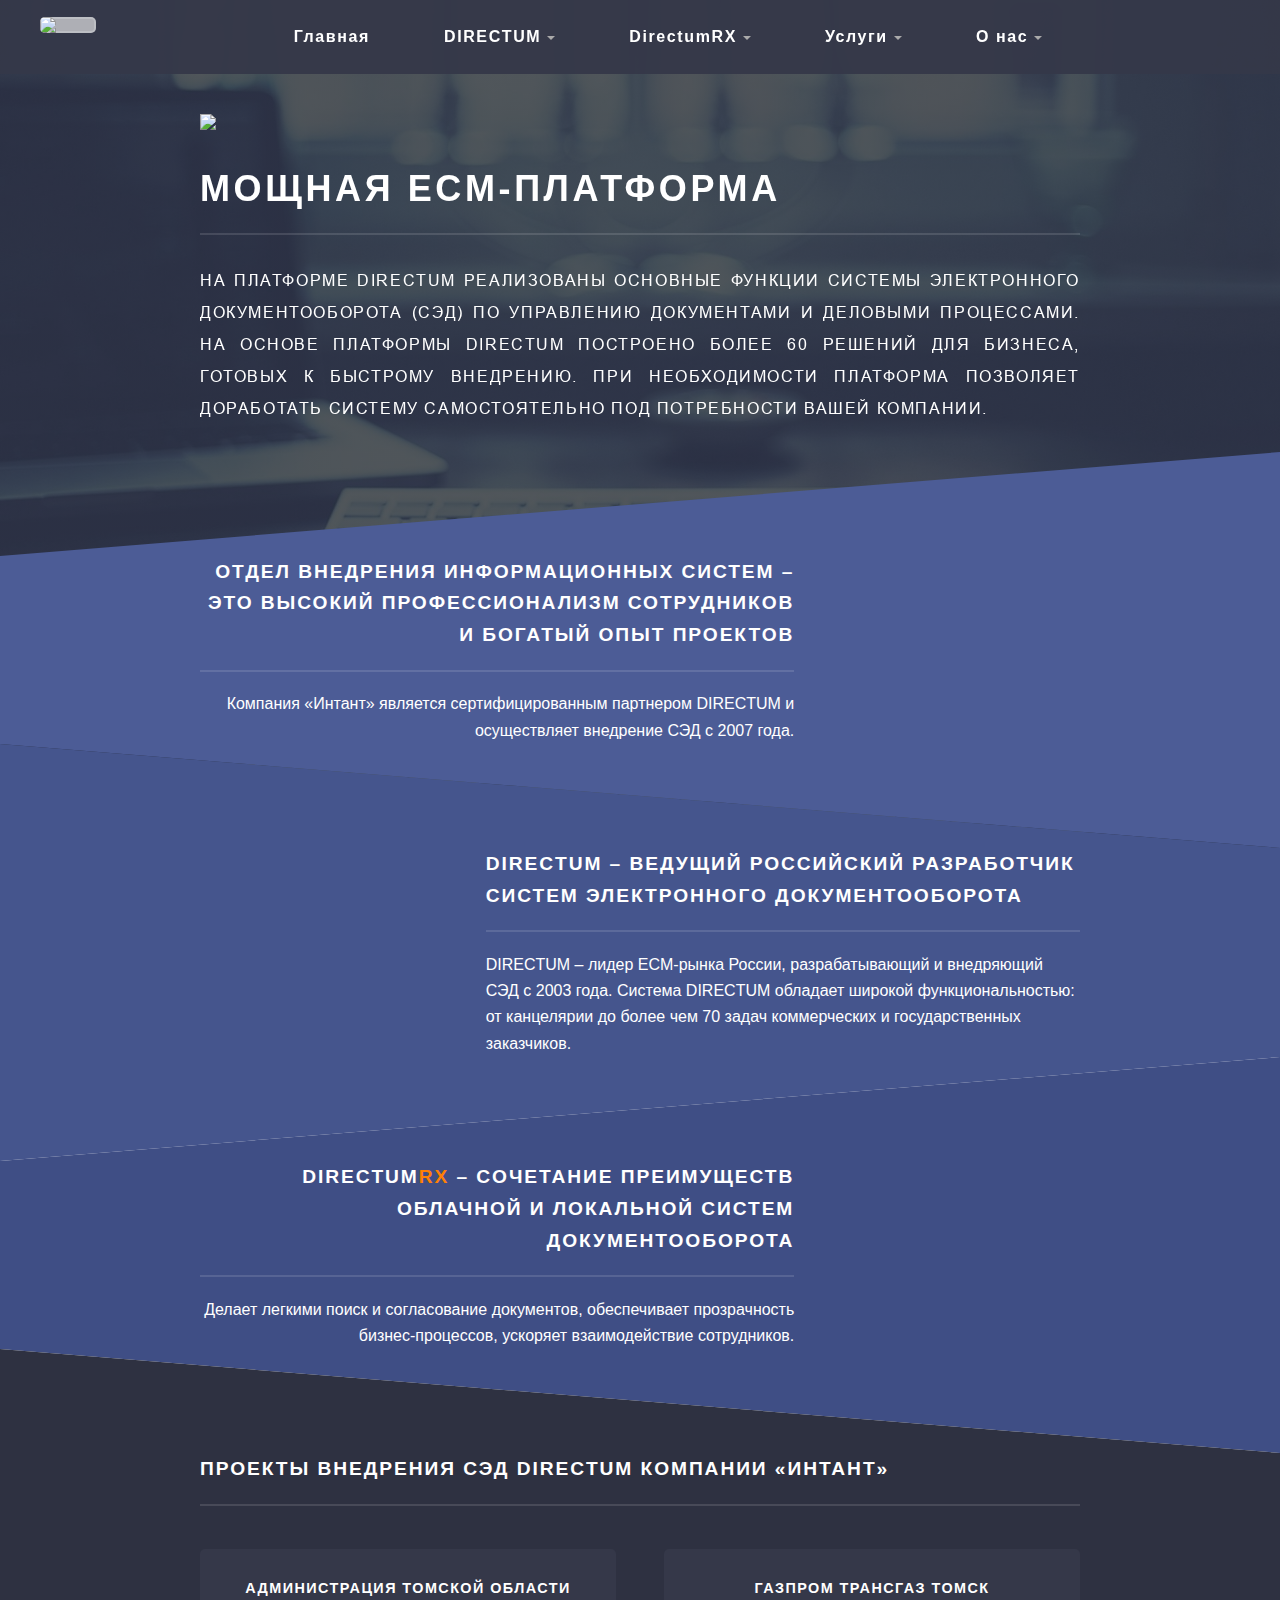
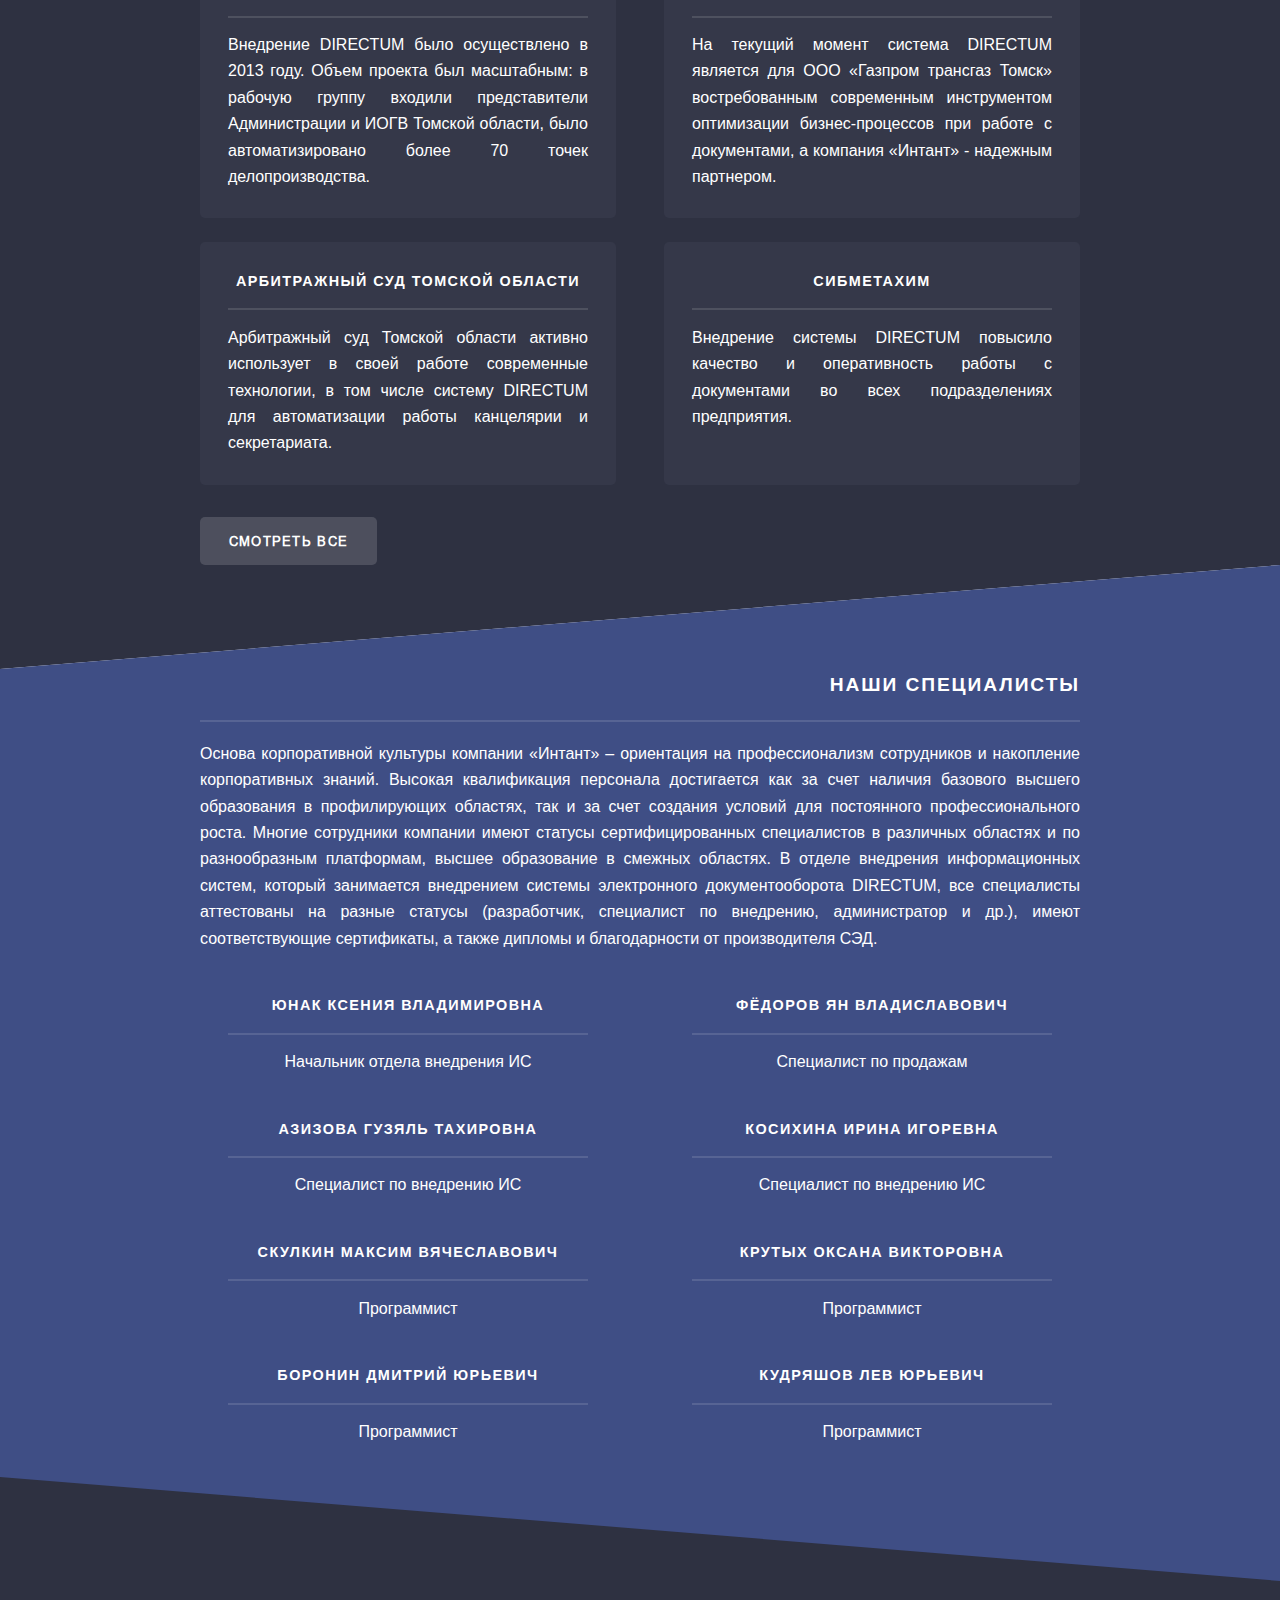
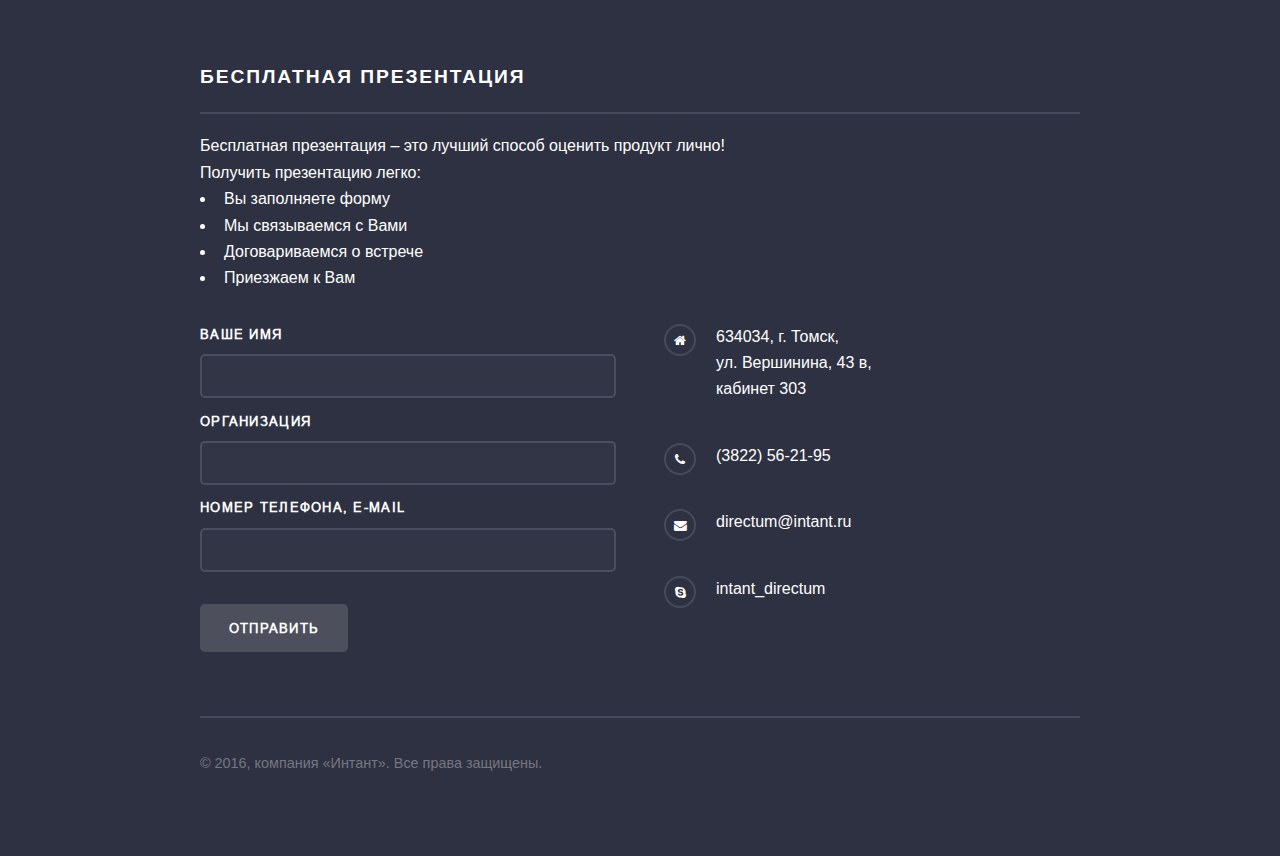
==== index.html @ 8e88c2af "Without correct path" ====
<!DOCTYPE HTML>
<!--
	Solid State by HTML5 UP
	html5up.net | @ajlkn
	Free for personal and commercial use under the CCA 3.0 license (html5up.net/license)
-->
<html>
<head>
    <link rel="stylesheet" type="text/css" href="slick/slick-theme.css"/>
    <title>DIRECTUM | DirectumRX</title>
    <meta charset="utf-8"/>
    <meta name="viewport" content="width=device-width, initial-scale=1"/>
    <!--[if lte IE 8]>
    <script src="assets/js/ie/html5shiv.js"></script><![endif]-->
    <link rel="stylesheet" href="assets/css/main.css"/>
    <!--[if lte IE 9]>
    <link rel="stylesheet" href="assets/css/ie9.css"/><![endif]-->
    <!--[if lte IE 8]>
    <link rel="stylesheet" href="assets/css/ie8.css"/><![endif]-->
    <link rel="shortcut icon" href="images/dir_foricon.ico" type="image/x-icon"/>

    <script src='https://www.google.com/recaptcha/api.js'></script>
</head>
<body>

<!-- Page Wrapper -->
<div id="page-wrapper">

    <header id="header" class="alt">
        <nav>
            <a href="index.html">
                <a href="http://www.intant.ru/">
                    <img id="logo-main" style="background: rgba(255,255,255,0.6); margin: 0" src="images/intant_2008.png" />
                </a>
            </a>
            <ul>
                <li><a href="index.html">Главная</a></li>
                <li>
                    <a href="directum.html">DIRECTUM  <span class="caret"></span> </a>
                    <div>
                        <ul>
                            <li><a href="directum.html">Описание</a></li>
                            <li><a href="directum.html#benefits">Преимущества</a></li>
                            <li><a href="directum.html#video">Видео</a></li>
                        </ul>
                    </div>
                </li>
                <li>
                    <a href="directum_rx.html">DirectumRX <span class="caret"></span> </a>
                    <div>
                        <ul>
                            <li><a href="directum_rx.html">Описание</a></li>
                            <li><a href="directum_rx.html#benefitsrx">Преимущества</a></li>
                            <li><a href="directum_rx.html#support">Поддержка</a></li>
                            <li><a href="directum_rx.html#optionsrx">Опции</a></li>
                            <li><a href="directum_rx.html#guarantees">Гарантии</a></li>
                        </ul>
                    </div>
                </li>
                <li>
                    <a href="services.html">Услуги <span class="caret"></span> </a>
                    <div>
                        <ul>
                            <li><a href="services.html">Внедрение</a></li>
                            <li><a href="services.html#custom">Разработка на заказ</a></li>
                        </ul>
                    </div>
                </li>
                <li>
                    <a href="about_us.html">О нас <span class="caret"></span> </a>
                    <div>
                        <ul>
                            <li><a href="about_us.html">Проекты</a></li>
                            <li><a href="about_us.html#reviews">Отзывы</a></li>
                            <li><a href="about_us.html#certificates">Сертификаты</a></li>
                            <li><a href="about_us.html#merits">Заслуги</a></li>
                            <li><a href="about_us.html#team">Наша команда</a></li>
                        </ul>
                    </div>
                </li>
            </ul>
        </nav>
    </header>

    <!-- Banner -->
    <section id="banner">
        <div class="inner">
            <div class="logo"><img style="height:70px; weight:70px;" src="images/dir_logo_white_converted.png"></div>
            <h2>Мощная ECM-платформа</h2>
            <p class="my_justify">На платформе DIRECTUM реализованы основные функции системы электронного документооборота (СЭД) по управлению
                документами и деловыми процессами. На основе платформы DIRECTUM построено более 60 решений для бизнеса,
                готовых к быстрому внедрению. При необходимости платформа позволяет доработать систему самостоятельно
                под потребности вашей компании.</p>
        </div>
    </section>

    <!-- Wrapper -->
    <section id="wrapper">

        <!-- One -->
        <section id="one" class="wrapper spotlight style1">
            <div class="inner">
                <a class="image"><img src="images/site1.png" alt=""/></a>
                <div class="content">
                    <h2 class="major">Отдел внедрения информационных систем – это высокий профессионализм сотрудников и богатый опыт проектов</h2>
                    <p>Компания «Интант» является сертифицированным партнером DIRECTUM и осуществляет внедрение СЭД с 2007 года.</p>
                </div>
            </div>
        </section>

        <!-- Two -->
        <section id="two" class="wrapper alt spotlight style2">
            <div class="inner">
                <a class="image"><img src="images/site3.png" alt=""/></a>
                <div class="content">
                    <h2 class="major">DIRECTUM – ведущий российский разработчик систем электронного
                        документооборота</h2>
                    <p>DIRECTUM – лидер ECM-рынка России, разрабатывающий и внедряющий СЭД с 2003 года. Система DIRECTUM
                        обладает широкой функциональностью: от канцелярии до более чем 70 задач коммерческих и государственных
                        заказчиков.</p>
                </div>
            </div>
        </section>

        <!-- Three -->
        <section id="three" class="wrapper spotlight style3">
            <div class="inner">
                <a class="image"><img src="images/site2.png" alt=""/></a>
                <div class="content">
                    <h2 class="major">Directum<span class="color_th major">RX </span>– cочетание преимуществ облачной и локальной систем
                        документооборота</h2>
                    <p>Делает легкими поиск и согласование документов, обеспечивает прозрачность бизнес-процессов,
                        ускоряет взаимодействие сотрудников.</p>
                </div>
            </div>
        </section>

        <!-- Four -->
        <section id="four" class="wrapper alt style1">
            <div class="inner">
                <h2 class="major">Проекты внедрения СЭД DIRECTUM компании «Интант»</h2>
                <section class="features">
                    <article>
                        <a class="image"><img src="images/administration.JPG" alt=""/></a>
                        <h3 class="major my_center">Администрация Томской области</h3>
                        <p class="my_justify">Внедрение DIRECTUM было осуществлено в 2013 году.
                            Объем проекта был масштабным: в рабочую группу входили представители Администрации и ИОГВ
                            Томской области, было автоматизировано более 70 точек делопроизводства.</p>
                    </article>
                    <article>
                        <a class="image"><img src="images/gtt1.png" alt=""/></a>
                        <h3 class="major my_center">Газпром трансгаз Томск</h3>
                        <p class="my_justify">На текущий момент система DIRECTUM является для ООО «Газпром трансгаз Томск» востребованным
                            современным инструментом оптимизации бизнес-процессов при работе с документами, а компания
                            «Интант» - надежным партнером.</p>
                    </article>
                    <article>
                        <a class="image"><img src="images/arb.JPG" alt=""/></a>
                        <h3 class="major my_center">Арбитражный суд Томской области</h3>
                        <p class="my_justify">Арбитражный суд Томской области активно использует в своей работе современные технологии, в том числе
                            систему DIRECTUM для автоматизации работы канцелярии и
                            секретариата.</p>
                    </article>
                    <article>
                        <a class="image"><img src="images/sibmetah.JPG" alt=""/></a>
                        <h3 class="major my_center">Сибметахим</h3>
                        <p class="my_justify">Внедрение системы DIRECTUM повысило качество и оперативность работы с документами во всех
                            подразделениях предприятия.
                        </p>
                    </article>
                </section>
                <ul class="actions">
                    <li><a href="about_us.html" class="button" id="view_all">Смотреть все</a></li>
                </ul>
            </div>
        </section>

        <section id="fifth" class="wrapper spotlight style3">
            <div class="inner">
                <div class="content">
                    <h2 class="major">Наши специалисты</h2>
                    <p class="my_justify" id="staff_p">Основа корпоративной культуры компании «Интант» – ориентация на профессионализм сотрудников и
                        накопление корпоративных знаний. Высокая квалификация персонала достигается как за счет наличия
                        базового высшего образования в профилирующих областях, так и за счет создания условий для
                        постоянного профессионального роста. Многие сотрудники компании имеют статусы сертифицированных
                        специалистов в различных областях и по разнообразным платформам, высшее образование в смежных
                        областях.

                        В отделе внедрения информационных систем, который занимается внедрением системы электронного
                        документооборота DIRECTUM, все специалисты аттестованы на разные статусы (разработчик,
                        специалист по внедрению, администратор и др.), имеют соответствующие сертификаты, а также дипломы и благодарности от производителя СЭД.</p>

                    <section class="my_staff">
                        <article class="my_staff_top">
                        <a><p class="my_center"><img class="staff" src="images/staff/jkv1.jpg" onmouseover="this.src='images/staff/jkv2.jpg'" onmouseout="this.src='images/staff/jkv1.jpg'" alt=""/>
                        </p></a>
                            <h3 class="major my_center">Юнак Ксения Владимировна</h3>
                            <p class="my_center">Начальник отдела внедрения ИС</p>
                        </article>
                        <article class="my_staff_top">
                            <a><p class="my_center"><img class="staff" src="images/staff/fyv1.jpg" onmouseover="this.src='images/staff/fyv2.jpg'" onmouseout="this.src='images/staff/fyv1.jpg'" alt=""/>
                            </p></a>
                            <h3 class="major my_center">Фёдоров Ян Владиславович</h3>
                            <p class="my_center">Специалист по продажам</p>
                        </article>
                        <article class="my_staff_middle">
                            <a><p class="my_center"><img class="staff" src="images/staff/agt1.jpg" onmouseover="this.src='images/staff/agt2.jpg'" onmouseout="this.src='images/staff/agt1.jpg'" alt=""/>
                            </p></a>
                            <h3 class="major my_center">Азизова Гузяль Тахировна</h3>
                            <p class="my_center">Специалист по внедрению ИС</p>
                        </article>
                        <article class="my_staff_middle">
                            <a><p class="my_center"><img class="staff" src="images/staff/kii1.jpg" onmouseover="this.src='images/staff/kii2.jpg'" onmouseout="this.src='images/staff/kii1.jpg'" alt=""/>
                            </p></a>
                            <h3 class="major my_center">Косихина Ирина Игоревна</h3>
                            <p class="my_center">Специалист по внедрению ИС</p>
                        </article>

                        <article class="my_staff_bottom">
                            <a><p class="my_center"><img class="staff" src="images/staff/smv1.jpg" onmouseover="this.src='images/staff/smv2.jpg'" onmouseout="this.src='images/staff/smv1.jpg'" alt=""/>
                            </p></a>
                            <h3 class="major my_center">Скулкин Максим Вячеславович</h3>
                            <p class="my_center">Программист</p>
                        </article>
                        <article class="my_staff_bottom">
                            <a><p class="my_center"><img class="staff" src="images/staff/kov1.jpg" onmouseover="this.src='images/staff/kov2.jpg'" onmouseout="this.src='images/staff/kov1.jpg'" alt=""/>
                            </p></a>
                            <h3 class="major my_center">Крутых Оксана Викторовна</h3>
                            <p class="my_center">Программист</p>
                        </article>

                        <article class="my_staff_under_bottom">
                            <a><p class="my_center"><img class="staff" src="images/staff/bdu1.jpg" onmouseover="this.src='images/staff/bdu2.jpg'" onmouseout="this.src='images/staff/bdu1.jpg'" alt=""/>
                            </p></a>
                            <h3 class="major my_center">Боронин Дмитрий Юрьевич</h3>
                            <p class="my_center">Программист</p>
                        </article>
                        <article class="my_staff_under_bottom">
                            <a><p class="my_center"><img class="staff" src="images/staff/klu1.jpg" onmouseover="this.src='images/staff/klu2.jpg'" onmouseout="this.src='images/staff/klu1.jpg'" alt=""/>
                            </p></a>
                            <h3 class="major my_center">Кудряшов Лев Юрьевич</h3>
                            <p class="my_center">Программист</p>
                        </article>

                    </section>
                </div>
            </div>
        </section>

    </section>


    <!-- Footer -->
    <section id="footer">
        <div id="scrollup"><img alt="Прокрутить вверх" src="images/back-to-top.png"></div>
        <div class="inner">
            <h2 class="major">Бесплатная презентация</h2>
            <p>Бесплатная презентация – это лучший способ оценить продукт лично!</p>
            <p>Получить презентацию легко:</p>
            <ul>
                <li>Вы заполняете форму</li>
                <li>Мы связываемся с Вами</li>
                <li>Договариваемся о встрече</li>
                <li>Приезжаем к Вам</li>
            </ul>
            <form method="post" id="form">
                <div class="field">
                    <label for="name">Ваше имя</label>
                    <input type="text" name="name" id="name"/>
                </div>
                <div class="field">
                    <label for="org">Организация</label>
                    <input type="text" name="org" id="org"/>
                </div>
                <div class="field">
                    <label for="email">Номер телефона, e-mail</label>
                    <input type="text" name="email" id="email">
                </div>

                <div class="field">
                    <div class="g-recaptcha" data-sitekey="6Lc-mhkUAAAAAF2TY2ngCi6WE_GLaakjVNZX5jRq"></div>
                    <div class="text-danger" id="recaptchaError"></div>
                </div>

                <ul class="actions">
                    <li><input type="submit" id="send_all" value="Отправить"/></li>
                </ul>
            </form>
            <ul class="contact">
                <li class="fa-home">
                    634034, г. Томск,<br>
                    ул. Вершинина, 43 в,<br>
                    кабинет 303
                </li>
                <li class="fa-phone">(3822) 56-21-95</li>
                <li class="fa-envelope">directum@intant.ru</li>
                <li class="fa-skype">intant_directum</li>
            </ul>
            <ul class="copyright">
                <li>&copy; 2016, компания «Интант». Все права защищены.</li>
            </ul>
        </div>
    </section>

</div>

<!-- Scripts -->
<script src="assets/js/skel.min.js"></script>
<script src="assets/js/jquery.min.js"></script>
<script src="assets/js/jquery.scrollex.min.js"></script>
<script src="assets/js/util.js"></script>

<!--[if lte IE 8]>
<script src="assets/js/ie/respond.min.js"></script>
<!--[endif]-->
<script src="assets/js/main.js"></script>
</body>
</html>
---- assets/css/main.css ----
@import url(font-awesome.min.css);
@import url("https://fonts.googleapis.com/css?family=Raleway:200,700|Source+Sans+Pro:300,600,300italic,600italic");
@font-face {
	font-family: "SegoeUI";
	src: url("../fonts/segoeui.ttf");
	font-style: normal;
	font-weight: normal;
}
@font-face {
	font-family: "ArialMy";
	src: url("../fonts/arial.ttf");
	font-style: normal;
	font-weight: normal;
}

/*
	Solid State by HTML5 UP
	html5up.net | @ajlkn
	Free for personal and commercial use under the CCA 3.0 license (html5up.net/license)
*/

/* Reset */

	html, body, div, span, applet, object, iframe, h1, h2, h3, h4, h5, h6, p, blockquote, pre, a, abbr, acronym, address, big, cite, code, del, dfn, em, img, ins, kbd, q, s, samp, small, strike, strong, sub, sup, tt, var, b, u, i, center, dl, dt, dd, ol, ul, li, fieldset, form, label, legend, table, caption, tbody, tfoot, thead, tr, th, td, article, aside, canvas, details, embed, figure, figcaption, footer, header, hgroup, menu, nav, output, ruby, section, summary, time, mark, audio, video {
		margin: 0;
		padding: 0;
		border: 0;
		font-size: 100%;
		font: inherit;
		vertical-align: baseline;
	}

	article, aside, details, figcaption, figure, footer, header, hgroup, menu, nav, section {
		display: block;
	}

	body {
		line-height: 1;
	}

	ol, ul {
		list-style: none;
	}

	blockquote, q {
		quotes: none;
	}

	blockquote:before, blockquote:after, q:before, q:after {
		content: '';
		content: none;
	}

	table {
		border-collapse: collapse;
		border-spacing: 0;
	}

	body {
		-webkit-text-size-adjust: none;
	}

/* Box Model */

	*, *:before, *:after {
		-moz-box-sizing: border-box;
		-webkit-box-sizing: border-box;
		box-sizing: border-box;
	}

/* Grid */

	.row {
		border-bottom: solid 1px transparent;
		-moz-box-sizing: border-box;
		-webkit-box-sizing: border-box;
		box-sizing: border-box;
	}

	.row > * {
		float: left;
		-moz-box-sizing: border-box;
		-webkit-box-sizing: border-box;
		box-sizing: border-box;
	}

	.row:after, .row:before {
		content: '';
		display: block;
		clear: both;
		height: 0;
	}

	.row.uniform > * > :first-child {
		margin-top: 0;
	}

	.row.uniform > * > :last-child {
		margin-bottom: 0;
	}

	.row.\30 \25 > * {
		padding: 0 0 0 0em;
	}

	.row.\30 \25 {
		margin: 0 0 -1px 0em;
	}

	.row.uniform.\30 \25 > * {
		padding: 0em 0 0 0em;
	}

	.row.uniform.\30 \25 {
		margin: 0em 0 -1px 0em;
	}

	.row > * {
		padding: 0 0 0 1.75em;
	}

	.row {
		margin: 0 0 -1px -1.75em;
	}

	.row.uniform > * {
		padding: 1.75em 0 0 1.75em;
	}

	.row.uniform {
		margin: -1.75em 0 -1px -1.75em;
	}

	.row.\32 00\25 > * {
		padding: 0 0 0 3.5em;
	}

	.row.\32 00\25 {
		margin: 0 0 -1px -3.5em;
	}

	.row.uniform.\32 00\25 > * {
		padding: 3.5em 0 0 3.5em;
	}

	.row.uniform.\32 00\25 {
		margin: -3.5em 0 -1px -3.5em;
	}

	.row.\31 50\25 > * {
		padding: 0 0 0 2.625em;
	}

	.row.\31 50\25 {
		margin: 0 0 -1px -2.625em;
	}

	.row.uniform.\31 50\25 > * {
		padding: 2.625em 0 0 2.625em;
	}

	.row.uniform.\31 50\25 {
		margin: -2.625em 0 -1px -2.625em;
	}

	.row.\35 0\25 > * {
		padding: 0 0 0 0.875em;
	}

	.row.\35 0\25 {
		margin: 0 0 -1px -0.875em;
	}

	.row.uniform.\35 0\25 > * {
		padding: 0.875em 0 0 0.875em;
	}

	.row.uniform.\35 0\25 {
		margin: -0.875em 0 -1px -0.875em;
	}

	.row.\32 5\25 > * {
		padding: 0 0 0 0.4375em;
	}

	.row.\32 5\25 {
		margin: 0 0 -1px -0.4375em;
	}

	.row.uniform.\32 5\25 > * {
		padding: 0.4375em 0 0 0.4375em;
	}

	.row.uniform.\32 5\25 {
		margin: -0.4375em 0 -1px -0.4375em;
	}

	.\31 2u, .\31 2u\24 {
		width: 100%;
		clear: none;
		margin-left: 0;
	}

	.\31 1u, .\31 1u\24 {
		width: 91.6666666667%;
		clear: none;
		margin-left: 0;
	}

	.\31 0u, .\31 0u\24 {
		width: 83.3333333333%;
		clear: none;
		margin-left: 0;
	}

	.\39 u, .\39 u\24 {
		width: 75%;
		clear: none;
		margin-left: 0;
	}

	.\38 u, .\38 u\24 {
		width: 66.6666666667%;
		clear: none;
		margin-left: 0;
	}

	.\37 u, .\37 u\24 {
		width: 58.3333333333%;
		clear: none;
		margin-left: 0;
	}

	.\36 u, .\36 u\24 {
		width: 50%;
		clear: none;
		margin-left: 0;
	}

	.\35 u, .\35 u\24 {
		width: 41.6666666667%;
		clear: none;
		margin-left: 0;
	}

	.\34 u, .\34 u\24 {
		width: 33.3333333333%;
		clear: none;
		margin-left: 0;
	}

	.\33 u, .\33 u\24 {
		width: 25%;
		clear: none;
		margin-left: 0;
	}

	.\32 u, .\32 u\24 {
		width: 16.6666666667%;
		clear: none;
		margin-left: 0;
	}

	.\31 u, .\31 u\24 {
		width: 8.3333333333%;
		clear: none;
		margin-left: 0;
	}

	.\31 2u\24 + *,
	.\31 1u\24 + *,
	.\31 0u\24 + *,
	.\39 u\24 + *,
	.\38 u\24 + *,
	.\37 u\24 + *,
	.\36 u\24 + *,
	.\35 u\24 + *,
	.\34 u\24 + *,
	.\33 u\24 + *,
	.\32 u\24 + *,
	.\31 u\24 + * {
		clear: left;
	}

	.\-11u {
		margin-left: 91.66667%;
	}

	.\-10u {
		margin-left: 83.33333%;
	}

	.\-9u {
		margin-left: 75%;
	}

	.\-8u {
		margin-left: 66.66667%;
	}

	.\-7u {
		margin-left: 58.33333%;
	}

	.\-6u {
		margin-left: 50%;
	}

	.\-5u {
		margin-left: 41.66667%;
	}

	.\-4u {
		margin-left: 33.33333%;
	}

	.\-3u {
		margin-left: 25%;
	}

	.\-2u {
		margin-left: 16.66667%;
	}

	.\-1u {
		margin-left: 8.33333%;
	}

	@media screen and (max-width: 1680px) {

		.row > * {
			padding: 0 0 0 1.75em;
		}

		.row {
			margin: 0 0 -1px -1.75em;
		}

		.row.uniform > * {
			padding: 1.75em 0 0 1.75em;
		}

		.row.uniform {
			margin: -1.75em 0 -1px -1.75em;
		}

		.row.\32 00\25 > * {
			padding: 0 0 0 3.5em;
		}

		.row.\32 00\25 {
			margin: 0 0 -1px -3.5em;
		}

		.row.uniform.\32 00\25 > * {
			padding: 3.5em 0 0 3.5em;
		}

		.row.uniform.\32 00\25 {
			margin: -3.5em 0 -1px -3.5em;
		}

		.row.\31 50\25 > * {
			padding: 0 0 0 2.625em;
		}

		.row.\31 50\25 {
			margin: 0 0 -1px -2.625em;
		}

		.row.uniform.\31 50\25 > * {
			padding: 2.625em 0 0 2.625em;
		}

		.row.uniform.\31 50\25 {
			margin: -2.625em 0 -1px -2.625em;
		}

		.row.\35 0\25 > * {
			padding: 0 0 0 0.875em;
		}

		.row.\35 0\25 {
			margin: 0 0 -1px -0.875em;
		}

		.row.uniform.\35 0\25 > * {
			padding: 0.875em 0 0 0.875em;
		}

		.row.uniform.\35 0\25 {
			margin: -0.875em 0 -1px -0.875em;
		}

		.row.\32 5\25 > * {
			padding: 0 0 0 0.4375em;
		}

		.row.\32 5\25 {
			margin: 0 0 -1px -0.4375em;
		}

		.row.uniform.\32 5\25 > * {
			padding: 0.4375em 0 0 0.4375em;
		}

		.row.uniform.\32 5\25 {
			margin: -0.4375em 0 -1px -0.4375em;
		}

		.\31 2u\28xlarge\29, .\31 2u\24\28xlarge\29 {
			width: 100%;
			clear: none;
			margin-left: 0;
		}

		.\31 1u\28xlarge\29, .\31 1u\24\28xlarge\29 {
			width: 91.6666666667%;
			clear: none;
			margin-left: 0;
		}

		.\31 0u\28xlarge\29, .\31 0u\24\28xlarge\29 {
			width: 83.3333333333%;
			clear: none;
			margin-left: 0;
		}

		.\39 u\28xlarge\29, .\39 u\24\28xlarge\29 {
			width: 75%;
			clear: none;
			margin-left: 0;
		}

		.\38 u\28xlarge\29, .\38 u\24\28xlarge\29 {
			width: 66.6666666667%;
			clear: none;
			margin-left: 0;
		}

		.\37 u\28xlarge\29, .\37 u\24\28xlarge\29 {
			width: 58.3333333333%;
			clear: none;
			margin-left: 0;
		}

		.\36 u\28xlarge\29, .\36 u\24\28xlarge\29 {
			width: 50%;
			clear: none;
			margin-left: 0;
		}

		.\35 u\28xlarge\29, .\35 u\24\28xlarge\29 {
			width: 41.6666666667%;
			clear: none;
			margin-left: 0;
		}

		.\34 u\28xlarge\29, .\34 u\24\28xlarge\29 {
			width: 33.3333333333%;
			clear: none;
			margin-left: 0;
		}

		.\33 u\28xlarge\29, .\33 u\24\28xlarge\29 {
			width: 25%;
			clear: none;
			margin-left: 0;
		}

		.\32 u\28xlarge\29, .\32 u\24\28xlarge\29 {
			width: 16.6666666667%;
			clear: none;
			margin-left: 0;
		}

		.\31 u\28xlarge\29, .\31 u\24\28xlarge\29 {
			width: 8.3333333333%;
			clear: none;
			margin-left: 0;
		}

		.\31 2u\24\28xlarge\29 + *,
		.\31 1u\24\28xlarge\29 + *,
		.\31 0u\24\28xlarge\29 + *,
		.\39 u\24\28xlarge\29 + *,
		.\38 u\24\28xlarge\29 + *,
		.\37 u\24\28xlarge\29 + *,
		.\36 u\24\28xlarge\29 + *,
		.\35 u\24\28xlarge\29 + *,
		.\34 u\24\28xlarge\29 + *,
		.\33 u\24\28xlarge\29 + *,
		.\32 u\24\28xlarge\29 + *,
		.\31 u\24\28xlarge\29 + * {
			clear: left;
		}

		.\-11u\28xlarge\29 {
			margin-left: 91.66667%;
		}

		.\-10u\28xlarge\29 {
			margin-left: 83.33333%;
		}

		.\-9u\28xlarge\29 {
			margin-left: 75%;
		}

		.\-8u\28xlarge\29 {
			margin-left: 66.66667%;
		}

		.\-7u\28xlarge\29 {
			margin-left: 58.33333%;
		}

		.\-6u\28xlarge\29 {
			margin-left: 50%;
		}

		.\-5u\28xlarge\29 {
			margin-left: 41.66667%;
		}

		.\-4u\28xlarge\29 {
			margin-left: 33.33333%;
		}

		.\-3u\28xlarge\29 {
			margin-left: 25%;
		}

		.\-2u\28xlarge\29 {
			margin-left: 16.66667%;
		}

		.\-1u\28xlarge\29 {
			margin-left: 8.33333%;
		}

	}

	@media screen and (max-width: 1280px) {

		.row > * {
			padding: 0 0 0 1.75em;
		}

		.row {
			margin: 0 0 -1px -1.75em;
		}

		.row.uniform > * {
			padding: 1.75em 0 0 1.75em;
		}

		.row.uniform {
			margin: -1.75em 0 -1px -1.75em;
		}

		.row.\32 00\25 > * {
			padding: 0 0 0 3.5em;
		}

		.row.\32 00\25 {
			margin: 0 0 -1px -3.5em;
		}

		.row.uniform.\32 00\25 > * {
			padding: 3.5em 0 0 3.5em;
		}

		.row.uniform.\32 00\25 {
			margin: -3.5em 0 -1px -3.5em;
		}

		.row.\31 50\25 > * {
			padding: 0 0 0 2.625em;
		}

		.row.\31 50\25 {
			margin: 0 0 -1px -2.625em;
		}

		.row.uniform.\31 50\25 > * {
			padding: 2.625em 0 0 2.625em;
		}

		.row.uniform.\31 50\25 {
			margin: -2.625em 0 -1px -2.625em;
		}

		.row.\35 0\25 > * {
			padding: 0 0 0 0.875em;
		}

		.row.\35 0\25 {
			margin: 0 0 -1px -0.875em;
		}

		.row.uniform.\35 0\25 > * {
			padding: 0.875em 0 0 0.875em;
		}

		.row.uniform.\35 0\25 {
			margin: -0.875em 0 -1px -0.875em;
		}

		.row.\32 5\25 > * {
			padding: 0 0 0 0.4375em;
		}

		.row.\32 5\25 {
			margin: 0 0 -1px -0.4375em;
		}

		.row.uniform.\32 5\25 > * {
			padding: 0.4375em 0 0 0.4375em;
		}

		.row.uniform.\32 5\25 {
			margin: -0.4375em 0 -1px -0.4375em;
		}

		.\31 2u\28large\29, .\31 2u\24\28large\29 {
			width: 100%;
			clear: none;
			margin-left: 0;
		}

		.\31 1u\28large\29, .\31 1u\24\28large\29 {
			width: 91.6666666667%;
			clear: none;
			margin-left: 0;
		}

		.\31 0u\28large\29, .\31 0u\24\28large\29 {
			width: 83.3333333333%;
			clear: none;
			margin-left: 0;
		}

		.\39 u\28large\29, .\39 u\24\28large\29 {
			width: 75%;
			clear: none;
			margin-left: 0;
		}

		.\38 u\28large\29, .\38 u\24\28large\29 {
			width: 66.6666666667%;
			clear: none;
			margin-left: 0;
		}

		.\37 u\28large\29, .\37 u\24\28large\29 {
			width: 58.3333333333%;
			clear: none;
			margin-left: 0;
		}

		.\36 u\28large\29, .\36 u\24\28large\29 {
			width: 50%;
			clear: none;
			margin-left: 0;
		}

		.\35 u\28large\29, .\35 u\24\28large\29 {
			width: 41.6666666667%;
			clear: none;
			margin-left: 0;
		}

		.\34 u\28large\29, .\34 u\24\28large\29 {
			width: 33.3333333333%;
			clear: none;
			margin-left: 0;
		}

		.\33 u\28large\29, .\33 u\24\28large\29 {
			width: 25%;
			clear: none;
			margin-left: 0;
		}

		.\32 u\28large\29, .\32 u\24\28large\29 {
			width: 16.6666666667%;
			clear: none;
			margin-left: 0;
		}

		.\31 u\28large\29, .\31 u\24\28large\29 {
			width: 8.3333333333%;
			clear: none;
			margin-left: 0;
		}

		.\31 2u\24\28large\29 + *,
		.\31 1u\24\28large\29 + *,
		.\31 0u\24\28large\29 + *,
		.\39 u\24\28large\29 + *,
		.\38 u\24\28large\29 + *,
		.\37 u\24\28large\29 + *,
		.\36 u\24\28large\29 + *,
		.\35 u\24\28large\29 + *,
		.\34 u\24\28large\29 + *,
		.\33 u\24\28large\29 + *,
		.\32 u\24\28large\29 + *,
		.\31 u\24\28large\29 + * {
			clear: left;
		}

		.\-11u\28large\29 {
			margin-left: 91.66667%;
		}

		.\-10u\28large\29 {
			margin-left: 83.33333%;
		}

		.\-9u\28large\29 {
			margin-left: 75%;
		}

		.\-8u\28large\29 {
			margin-left: 66.66667%;
		}

		.\-7u\28large\29 {
			margin-left: 58.33333%;
		}

		.\-6u\28large\29 {
			margin-left: 50%;
		}

		.\-5u\28large\29 {
			margin-left: 41.66667%;
		}

		.\-4u\28large\29 {
			margin-left: 33.33333%;
		}

		.\-3u\28large\29 {
			margin-left: 25%;
		}

		.\-2u\28large\29 {
			margin-left: 16.66667%;
		}

		.\-1u\28large\29 {
			margin-left: 8.33333%;
		}

	}

	@media screen and (max-width: 980px) {

		.row > * {
			padding: 0 0 0 1.75em;
		}

		.row {
			margin: 0 0 -1px -1.75em;
		}

		.row.uniform > * {
			padding: 1.75em 0 0 1.75em;
		}

		.row.uniform {
			margin: -1.75em 0 -1px -1.75em;
		}

		.row.\32 00\25 > * {
			padding: 0 0 0 3.5em;
		}

		.row.\32 00\25 {
			margin: 0 0 -1px -3.5em;
		}

		.row.uniform.\32 00\25 > * {
			padding: 3.5em 0 0 3.5em;
		}

		.row.uniform.\32 00\25 {
			margin: -3.5em 0 -1px -3.5em;
		}

		.row.\31 50\25 > * {
			padding: 0 0 0 2.625em;
		}

		.row.\31 50\25 {
			margin: 0 0 -1px -2.625em;
		}

		.row.uniform.\31 50\25 > * {
			padding: 2.625em 0 0 2.625em;
		}

		.row.uniform.\31 50\25 {
			margin: -2.625em 0 -1px -2.625em;
		}

		.row.\35 0\25 > * {
			padding: 0 0 0 0.875em;
		}

		.row.\35 0\25 {
			margin: 0 0 -1px -0.875em;
		}

		.row.uniform.\35 0\25 > * {
			padding: 0.875em 0 0 0.875em;
		}

		.row.uniform.\35 0\25 {
			margin: -0.875em 0 -1px -0.875em;
		}

		.row.\32 5\25 > * {
			padding: 0 0 0 0.4375em;
		}

		.row.\32 5\25 {
			margin: 0 0 -1px -0.4375em;
		}

		.row.uniform.\32 5\25 > * {
			padding: 0.4375em 0 0 0.4375em;
		}

		.row.uniform.\32 5\25 {
			margin: -0.4375em 0 -1px -0.4375em;
		}

		.\31 2u\28medium\29, .\31 2u\24\28medium\29 {
			width: 100%;
			clear: none;
			margin-left: 0;
		}

		.\31 1u\28medium\29, .\31 1u\24\28medium\29 {
			width: 91.6666666667%;
			clear: none;
			margin-left: 0;
		}

		.\31 0u\28medium\29, .\31 0u\24\28medium\29 {
			width: 83.3333333333%;
			clear: none;
			margin-left: 0;
		}

		.\39 u\28medium\29, .\39 u\24\28medium\29 {
			width: 75%;
			clear: none;
			margin-left: 0;
		}

		.\38 u\28medium\29, .\38 u\24\28medium\29 {
			width: 66.6666666667%;
			clear: none;
			margin-left: 0;
		}

		.\37 u\28medium\29, .\37 u\24\28medium\29 {
			width: 58.3333333333%;
			clear: none;
			margin-left: 0;
		}

		.\36 u\28medium\29, .\36 u\24\28medium\29 {
			width: 50%;
			clear: none;
			margin-left: 0;
		}

		.\35 u\28medium\29, .\35 u\24\28medium\29 {
			width: 41.6666666667%;
			clear: none;
			margin-left: 0;
		}

		.\34 u\28medium\29, .\34 u\24\28medium\29 {
			width: 33.3333333333%;
			clear: none;
			margin-left: 0;
		}

		.\33 u\28medium\29, .\33 u\24\28medium\29 {
			width: 25%;
			clear: none;
			margin-left: 0;
		}

		.\32 u\28medium\29, .\32 u\24\28medium\29 {
			width: 16.6666666667%;
			clear: none;
			margin-left: 0;
		}

		.\31 u\28medium\29, .\31 u\24\28medium\29 {
			width: 8.3333333333%;
			clear: none;
			margin-left: 0;
		}

		.\31 2u\24\28medium\29 + *,
		.\31 1u\24\28medium\29 + *,
		.\31 0u\24\28medium\29 + *,
		.\39 u\24\28medium\29 + *,
		.\38 u\24\28medium\29 + *,
		.\37 u\24\28medium\29 + *,
		.\36 u\24\28medium\29 + *,
		.\35 u\24\28medium\29 + *,
		.\34 u\24\28medium\29 + *,
		.\33 u\24\28medium\29 + *,
		.\32 u\24\28medium\29 + *,
		.\31 u\24\28medium\29 + * {
			clear: left;
		}

		.\-11u\28medium\29 {
			margin-left: 91.66667%;
		}

		.\-10u\28medium\29 {
			margin-left: 83.33333%;
		}

		.\-9u\28medium\29 {
			margin-left: 75%;
		}

		.\-8u\28medium\29 {
			margin-left: 66.66667%;
		}

		.\-7u\28medium\29 {
			margin-left: 58.33333%;
		}

		.\-6u\28medium\29 {
			margin-left: 50%;
		}

		.\-5u\28medium\29 {
			margin-left: 41.66667%;
		}

		.\-4u\28medium\29 {
			margin-left: 33.33333%;
		}

		.\-3u\28medium\29 {
			margin-left: 25%;
		}

		.\-2u\28medium\29 {
			margin-left: 16.66667%;
		}

		.\-1u\28medium\29 {
			margin-left: 8.33333%;
		}

	}

	@media screen and (max-width: 736px) {

		.row > * {
			padding: 0 0 0 1.25em;
		}

		.row {
			margin: 0 0 -1px -1.25em;
		}

		.row.uniform > * {
			padding: 1.25em 0 0 1.25em;
		}

		.row.uniform {
			margin: -1.25em 0 -1px -1.25em;
		}

		.row.\32 00\25 > * {
			padding: 0 0 0 2.5em;
		}

		.row.\32 00\25 {
			margin: 0 0 -1px -2.5em;
		}

		.row.uniform.\32 00\25 > * {
			padding: 2.5em 0 0 2.5em;
		}

		.row.uniform.\32 00\25 {
			margin: -2.5em 0 -1px -2.5em;
		}

		.row.\31 50\25 > * {
			padding: 0 0 0 1.875em;
		}

		.row.\31 50\25 {
			margin: 0 0 -1px -1.875em;
		}

		.row.uniform.\31 50\25 > * {
			padding: 1.875em 0 0 1.875em;
		}

		.row.uniform.\31 50\25 {
			margin: -1.875em 0 -1px -1.875em;
		}

		.row.\35 0\25 > * {
			padding: 0 0 0 0.625em;
		}

		.row.\35 0\25 {
			margin: 0 0 -1px -0.625em;
		}

		.row.uniform.\35 0\25 > * {
			padding: 0.625em 0 0 0.625em;
		}

		.row.uniform.\35 0\25 {
			margin: -0.625em 0 -1px -0.625em;
		}

		.row.\32 5\25 > * {
			padding: 0 0 0 0.3125em;
		}

		.row.\32 5\25 {
			margin: 0 0 -1px -0.3125em;
		}

		.row.uniform.\32 5\25 > * {
			padding: 0.3125em 0 0 0.3125em;
		}

		.row.uniform.\32 5\25 {
			margin: -0.3125em 0 -1px -0.3125em;
		}

		.\31 2u\28small\29, .\31 2u\24\28small\29 {
			width: 100%;
			clear: none;
			margin-left: 0;
		}

		.\31 1u\28small\29, .\31 1u\24\28small\29 {
			width: 91.6666666667%;
			clear: none;
			margin-left: 0;
		}

		.\31 0u\28small\29, .\31 0u\24\28small\29 {
			width: 83.3333333333%;
			clear: none;
			margin-left: 0;
		}

		.\39 u\28small\29, .\39 u\24\28small\29 {
			width: 75%;
			clear: none;
			margin-left: 0;
		}

		.\38 u\28small\29, .\38 u\24\28small\29 {
			width: 66.6666666667%;
			clear: none;
			margin-left: 0;
		}

		.\37 u\28small\29, .\37 u\24\28small\29 {
			width: 58.3333333333%;
			clear: none;
			margin-left: 0;
		}

		.\36 u\28small\29, .\36 u\24\28small\29 {
			width: 50%;
			clear: none;
			margin-left: 0;
		}

		.\35 u\28small\29, .\35 u\24\28small\29 {
			width: 41.6666666667%;
			clear: none;
			margin-left: 0;
		}

		.\34 u\28small\29, .\34 u\24\28small\29 {
			width: 33.3333333333%;
			clear: none;
			margin-left: 0;
		}

		.\33 u\28small\29, .\33 u\24\28small\29 {
			width: 25%;
			clear: none;
			margin-left: 0;
		}

		.\32 u\28small\29, .\32 u\24\28small\29 {
			width: 16.6666666667%;
			clear: none;
			margin-left: 0;
		}

		.\31 u\28small\29, .\31 u\24\28small\29 {
			width: 8.3333333333%;
			clear: none;
			margin-left: 0;
		}

		.\31 2u\24\28small\29 + *,
		.\31 1u\24\28small\29 + *,
		.\31 0u\24\28small\29 + *,
		.\39 u\24\28small\29 + *,
		.\38 u\24\28small\29 + *,
		.\37 u\24\28small\29 + *,
		.\36 u\24\28small\29 + *,
		.\35 u\24\28small\29 + *,
		.\34 u\24\28small\29 + *,
		.\33 u\24\28small\29 + *,
		.\32 u\24\28small\29 + *,
		.\31 u\24\28small\29 + * {
			clear: left;
		}

		.\-11u\28small\29 {
			margin-left: 91.66667%;
		}

		.\-10u\28small\29 {
			margin-left: 83.33333%;
		}

		.\-9u\28small\29 {
			margin-left: 75%;
		}

		.\-8u\28small\29 {
			margin-left: 66.66667%;
		}

		.\-7u\28small\29 {
			margin-left: 58.33333%;
		}

		.\-6u\28small\29 {
			margin-left: 50%;
		}

		.\-5u\28small\29 {
			margin-left: 41.66667%;
		}

		.\-4u\28small\29 {
			margin-left: 33.33333%;
		}

		.\-3u\28small\29 {
			margin-left: 25%;
		}

		.\-2u\28small\29 {
			margin-left: 16.66667%;
		}

		.\-1u\28small\29 {
			margin-left: 8.33333%;
		}

	}

	@media screen and (max-width: 640px) {

		.row > * {
			padding: 0 0 0 1.25em;
		}

		.row {
			margin: 0 0 -1px -1.25em;
		}

		.row.uniform > * {
			padding: 1.25em 0 0 1.25em;
		}

		.row.uniform {
			margin: -1.25em 0 -1px -1.25em;
		}

		.row.\32 00\25 > * {
			padding: 0 0 0 2.5em;
		}

		.row.\32 00\25 {
			margin: 0 0 -1px -2.5em;
		}

		.row.uniform.\32 00\25 > * {
			padding: 2.5em 0 0 2.5em;
		}

		.row.uniform.\32 00\25 {
			margin: -2.5em 0 -1px -2.5em;
		}

		.row.\31 50\25 > * {
			padding: 0 0 0 1.875em;
		}

		.row.\31 50\25 {
			margin: 0 0 -1px -1.875em;
		}

		.row.uniform.\31 50\25 > * {
			padding: 1.875em 0 0 1.875em;
		}

		.row.uniform.\31 50\25 {
			margin: -1.875em 0 -1px -1.875em;
		}

		.row.\35 0\25 > * {
			padding: 0 0 0 0.625em;
		}

		.row.\35 0\25 {
			margin: 0 0 -1px -0.625em;
		}

		.row.uniform.\35 0\25 > * {
			padding: 0.625em 0 0 0.625em;
		}

		.row.uniform.\35 0\25 {
			margin: -0.625em 0 -1px -0.625em;
		}

		.row.\32 5\25 > * {
			padding: 0 0 0 0.3125em;
		}

		.row.\32 5\25 {
			margin: 0 0 -1px -0.3125em;
		}

		.row.uniform.\32 5\25 > * {
			padding: 0.3125em 0 0 0.3125em;
		}

		.row.uniform.\32 5\25 {
			margin: -0.3125em 0 -1px -0.3125em;
		}

		.\31 2u\28xsmall\29, .\31 2u\24\28xsmall\29 {
			width: 100%;
			clear: none;
			margin-left: 0;
		}

		.\31 1u\28xsmall\29, .\31 1u\24\28xsmall\29 {
			width: 91.6666666667%;
			clear: none;
			margin-left: 0;
		}

		.\31 0u\28xsmall\29, .\31 0u\24\28xsmall\29 {
			width: 83.3333333333%;
			clear: none;
			margin-left: 0;
		}

		.\39 u\28xsmall\29, .\39 u\24\28xsmall\29 {
			width: 75%;
			clear: none;
			margin-left: 0;
		}

		.\38 u\28xsmall\29, .\38 u\24\28xsmall\29 {
			width: 66.6666666667%;
			clear: none;
			margin-left: 0;
		}

		.\37 u\28xsmall\29, .\37 u\24\28xsmall\29 {
			width: 58.3333333333%;
			clear: none;
			margin-left: 0;
		}

		.\36 u\28xsmall\29, .\36 u\24\28xsmall\29 {
			width: 50%;
			clear: none;
			margin-left: 0;
		}

		.\35 u\28xsmall\29, .\35 u\24\28xsmall\29 {
			width: 41.6666666667%;
			clear: none;
			margin-left: 0;
		}

		.\34 u\28xsmall\29, .\34 u\24\28xsmall\29 {
			width: 33.3333333333%;
			clear: none;
			margin-left: 0;
		}

		.\33 u\28xsmall\29, .\33 u\24\28xsmall\29 {
			width: 25%;
			clear: none;
			margin-left: 0;
		}

		.\32 u\28xsmall\29, .\32 u\24\28xsmall\29 {
			width: 16.6666666667%;
			clear: none;
			margin-left: 0;
		}

		.\31 u\28xsmall\29, .\31 u\24\28xsmall\29 {
			width: 8.3333333333%;
			clear: none;
			margin-left: 0;
		}

		.\31 2u\24\28xsmall\29 + *,
		.\31 1u\24\28xsmall\29 + *,
		.\31 0u\24\28xsmall\29 + *,
		.\39 u\24\28xsmall\29 + *,
		.\38 u\24\28xsmall\29 + *,
		.\37 u\24\28xsmall\29 + *,
		.\36 u\24\28xsmall\29 + *,
		.\35 u\24\28xsmall\29 + *,
		.\34 u\24\28xsmall\29 + *,
		.\33 u\24\28xsmall\29 + *,
		.\32 u\24\28xsmall\29 + *,
		.\31 u\24\28xsmall\29 + * {
			clear: left;
		}

		.\-11u\28xsmall\29 {
			margin-left: 91.66667%;
		}

		.\-10u\28xsmall\29 {
			margin-left: 83.33333%;
		}

		.\-9u\28xsmall\29 {
			margin-left: 75%;
		}

		.\-8u\28xsmall\29 {
			margin-left: 66.66667%;
		}

		.\-7u\28xsmall\29 {
			margin-left: 58.33333%;
		}

		.\-6u\28xsmall\29 {
			margin-left: 50%;
		}

		.\-5u\28xsmall\29 {
			margin-left: 41.66667%;
		}

		.\-4u\28xsmall\29 {
			margin-left: 33.33333%;
		}

		.\-3u\28xsmall\29 {
			margin-left: 25%;
		}

		.\-2u\28xsmall\29 {
			margin-left: 16.66667%;
		}

		.\-1u\28xsmall\29 {
			margin-left: 8.33333%;
		}

	}

	@media screen and (max-width: 360px) {

		.row > * {
			padding: 0 0 0 1.25em;
		}

		.row {
			margin: 0 0 -1px -1.25em;
		}

		.row.uniform > * {
			padding: 1.25em 0 0 1.25em;
		}

		.row.uniform {
			margin: -1.25em 0 -1px -1.25em;
		}

		.row.\32 00\25 > * {
			padding: 0 0 0 2.5em;
		}

		.row.\32 00\25 {
			margin: 0 0 -1px -2.5em;
		}

		.row.uniform.\32 00\25 > * {
			padding: 2.5em 0 0 2.5em;
		}

		.row.uniform.\32 00\25 {
			margin: -2.5em 0 -1px -2.5em;
		}

		.row.\31 50\25 > * {
			padding: 0 0 0 1.875em;
		}

		.row.\31 50\25 {
			margin: 0 0 -1px -1.875em;
		}

		.row.uniform.\31 50\25 > * {
			padding: 1.875em 0 0 1.875em;
		}

		.row.uniform.\31 50\25 {
			margin: -1.875em 0 -1px -1.875em;
		}

		.row.\35 0\25 > * {
			padding: 0 0 0 0.625em;
		}

		.row.\35 0\25 {
			margin: 0 0 -1px -0.625em;
		}

		.row.uniform.\35 0\25 > * {
			padding: 0.625em 0 0 0.625em;
		}

		.row.uniform.\35 0\25 {
			margin: -0.625em 0 -1px -0.625em;
		}

		.row.\32 5\25 > * {
			padding: 0 0 0 0.3125em;
		}

		.row.\32 5\25 {
			margin: 0 0 -1px -0.3125em;
		}

		.row.uniform.\32 5\25 > * {
			padding: 0.3125em 0 0 0.3125em;
		}

		.row.uniform.\32 5\25 {
			margin: -0.3125em 0 -1px -0.3125em;
		}

		.\31 2u\28xxsmall\29, .\31 2u\24\28xxsmall\29 {
			width: 100%;
			clear: none;
			margin-left: 0;
		}

		.\31 1u\28xxsmall\29, .\31 1u\24\28xxsmall\29 {
			width: 91.6666666667%;
			clear: none;
			margin-left: 0;
		}

		.\31 0u\28xxsmall\29, .\31 0u\24\28xxsmall\29 {
			width: 83.3333333333%;
			clear: none;
			margin-left: 0;
		}

		.\39 u\28xxsmall\29, .\39 u\24\28xxsmall\29 {
			width: 75%;
			clear: none;
			margin-left: 0;
		}

		.\38 u\28xxsmall\29, .\38 u\24\28xxsmall\29 {
			width: 66.6666666667%;
			clear: none;
			margin-left: 0;
		}

		.\37 u\28xxsmall\29, .\37 u\24\28xxsmall\29 {
			width: 58.3333333333%;
			clear: none;
			margin-left: 0;
		}

		.\36 u\28xxsmall\29, .\36 u\24\28xxsmall\29 {
			width: 50%;
			clear: none;
			margin-left: 0;
		}

		.\35 u\28xxsmall\29, .\35 u\24\28xxsmall\29 {
			width: 41.6666666667%;
			clear: none;
			margin-left: 0;
		}

		.\34 u\28xxsmall\29, .\34 u\24\28xxsmall\29 {
			width: 33.3333333333%;
			clear: none;
			margin-left: 0;
		}

		.\33 u\28xxsmall\29, .\33 u\24\28xxsmall\29 {
			width: 25%;
			clear: none;
			margin-left: 0;
		}

		.\32 u\28xxsmall\29, .\32 u\24\28xxsmall\29 {
			width: 16.6666666667%;
			clear: none;
			margin-left: 0;
		}

		.\31 u\28xxsmall\29, .\31 u\24\28xxsmall\29 {
			width: 8.3333333333%;
			clear: none;
			margin-left: 0;
		}

		.\31 2u\24\28xxsmall\29 + *,
		.\31 1u\24\28xxsmall\29 + *,
		.\31 0u\24\28xxsmall\29 + *,
		.\39 u\24\28xxsmall\29 + *,
		.\38 u\24\28xxsmall\29 + *,
		.\37 u\24\28xxsmall\29 + *,
		.\36 u\24\28xxsmall\29 + *,
		.\35 u\24\28xxsmall\29 + *,
		.\34 u\24\28xxsmall\29 + *,
		.\33 u\24\28xxsmall\29 + *,
		.\32 u\24\28xxsmall\29 + *,
		.\31 u\24\28xxsmall\29 + * {
			clear: left;
		}

		.\-11u\28xxsmall\29 {
			margin-left: 91.66667%;
		}

		.\-10u\28xxsmall\29 {
			margin-left: 83.33333%;
		}

		.\-9u\28xxsmall\29 {
			margin-left: 75%;
		}

		.\-8u\28xxsmall\29 {
			margin-left: 66.66667%;
		}

		.\-7u\28xxsmall\29 {
			margin-left: 58.33333%;
		}

		.\-6u\28xxsmall\29 {
			margin-left: 50%;
		}

		.\-5u\28xxsmall\29 {
			margin-left: 41.66667%;
		}

		.\-4u\28xxsmall\29 {
			margin-left: 33.33333%;
		}

		.\-3u\28xxsmall\29 {
			margin-left: 25%;
		}

		.\-2u\28xxsmall\29 {
			margin-left: 16.66667%;
		}

		.\-1u\28xxsmall\29 {
			margin-left: 8.33333%;
		}

	}

/* Basic */

	@-ms-viewport {
		width: device-width;
	}

	body {
		-ms-overflow-style: scrollbar;
	}

	@media screen and (max-width: 640px) {

		html, body {
			min-width: 320px;
		}

	}

	body {
		background-image: linear-gradient(to top, rgba(46, 49, 65, 0.8), rgba(46, 49, 65, 0.8)), url("images/background.jpg");
		background-size: auto, cover;
		background-attachment: fixed, fixed;
		background-position: center, center;
	}

		body.is-loading *, body.is-loading *:before, body.is-loading *:after {
			-moz-animation: none !important;
			-webkit-animation: none !important;
			-ms-animation: none !important;
			animation: none !important;
			-moz-transition: none !important;
			-webkit-transition: none !important;
			-ms-transition: none !important;
			transition: none !important;
		}

/* Type */

	body, input, select, textarea {
		color: #ffffff;
		font-family: sans-serif;
		font-size: 16.5pt;
		font-weight: 300;
		line-height: 1.65;
	}

		@media screen and (max-width: 1680px) {

			body, input, select, textarea {
				font-size: 13pt;
			}

		}

		@media screen and (max-width: 1280px) {

			body, input, select, textarea {
				font-size: 12pt;
			}

		}

		@media screen and (max-width: 980px) {

			body, input, select, textarea {
				font-size: 12pt;
			}

		}

		@media screen and (max-width: 736px) {

			body, input, select, textarea {
				font-size: 12pt;
			}

		}

		@media screen and (max-width: 640px) {

			body, input, select, textarea {
				font-size: 12pt;
			}

		}

	a {
		-moz-transition: color 0.2s ease-in-out, border-bottom-color 0.2s ease-in-out;
		-webkit-transition: color 0.2s ease-in-out, border-bottom-color 0.2s ease-in-out;
		-ms-transition: color 0.2s ease-in-out, border-bottom-color 0.2s ease-in-out;
		transition: color 0.2s ease-in-out, border-bottom-color 0.2s ease-in-out;
		border-bottom: dotted 1px rgba(255, 255, 255, 0.35);
		color: #ffffff;
		text-decoration: none;
	}

		a:hover {
			border-bottom-color: transparent;
			color: #ffffff !important;
		}

		a.special:not(.button) {
			text-decoration: none;
			border-bottom: 0;
			display: block;
			font-family: sans-serif;
			font-size: 0.8em;
			font-weight: 700;
			letter-spacing: 0.1em;
			margin: 0 0 2em 0;
			text-transform: uppercase;
		}

			a.special:not(.button):before {
				-moz-osx-font-smoothing: grayscale;
				-webkit-font-smoothing: antialiased;
				font-family: FontAwesome;
				font-style: normal;
				font-weight: normal;
				text-transform: none !important;
			}

			a.special:not(.button):before {
				-moz-transition: background-color 0.2s ease-in-out;
				-webkit-transition: background-color 0.2s ease-in-out;
				-ms-transition: background-color 0.2s ease-in-out;
				transition: background-color 0.2s ease-in-out;
				border-radius: 100%;
				border: solid 2px rgba(255, 255, 255, 0.125);
				content: '\f105';
				display: inline-block;
				font-size: 1.25em;
				height: 2em;
				line-height: 1.65em;
				margin-right: 0.85em;
				text-align: center;
				text-indent: 0.15em;
				vertical-align: middle;
				width: 2em;
			}

			a.special:not(.button):hover:before {
				background-color: rgba(255, 255, 255, 0.025);
			}

			a.special:not(.button):active:before {
				background-color: rgba(255, 255, 255, 0.075);
			}

	strong, b {
		color: #ffffff;
		font-weight: 600;
	}

	em, i {
		font-style: italic;
	}

	p {
		margin: 0 0 0 0;
	}

	h1, h2, h3, h4, h5, h6 {
		color: #ffffff;
		font-family: sans-serif;
		font-weight: 700;
		letter-spacing: 0.1em;
		margin: 0 0 1em 0;
		text-transform: uppercase;
	}

		h1 a, h2 a, h3 a, h4 a, h5 a, h6 a {
			color: inherit;
			text-decoration: none;
		}

		h1 span, h2 span, h3 span, h4 span, h5 span, h6 span {
			font-weight: 700 !important;
		}

		h1.major, h2.major, h3.major, h4.major, h5.major, h6.major {
			padding-bottom: 1em;
			border-bottom: solid 2px rgba(255, 255, 255, 0.125);
		}

	h2 {
		font-size: 1.2em;
	}

	h3 {
		font-size: 0.9em;
	}

	h4 {
		font-size: 0.7em;
	}

	h5 {
		font-size: 0.7em;
	}

	h6 {
		font-size: 0.7em;
	}

	@media screen and (max-width: 736px) {

		h2 {
			font-size: 1em;
		}

		h3 {
			font-size: 0.8em;
		}

	}

	sub {
		font-size: 0.8em;
		position: relative;
		top: 0.5em;
	}

	sup {
		font-size: 0.8em;
		position: relative;
		top: -0.5em;
	}

	blockquote {
		border-left: solid 4px rgba(255, 255, 255, 0.125);
		font-style: italic;
		margin: 0 0 2em 0;
		padding: 0.5em 0 0.5em 2em;
	}

	code {
		background: rgba(255, 255, 255, 0.025);
		border-radius: 5px;
		border: solid 2px rgba(255, 255, 255, 0.125);
		font-family: "Courier New", monospace;
		font-size: 0.9em;
		margin: 0 0.25em;
		padding: 0.25em 0.65em;
	}

	pre {
		-webkit-overflow-scrolling: touch;
		font-family: "Courier New", monospace;
		font-size: 0.9em;
		margin: 0 0 2em 0;
	}

		pre code {
			display: block;
			line-height: 1.75em;
			padding: 1em 1.5em;
			overflow-x: auto;
		}

	hr {
		border: 0;
		border-bottom: solid 2px rgba(255, 255, 255, 0.125);
		margin: 2.5em 0;
	}

		hr.major {
			margin: 4em 0;
		}

	.align-left {
		text-align: left;
	}

	.align-center {
		text-align: center;
	}

	.align-right {
		text-align: right;
	}

/* Section/Article */

	section.special, article.special {
		text-align: center;
	}

/* Form */

	form {
		margin: 0 0 2em 0;
	}

		form .field {
			margin: 0 0 2em 0;
		}

			form .field label {
				margin-top: -1.5em;
			}

			form .field:first-child label {
				margin-top: 0;
			}

		form > :last-child {
			margin-bottom: 0;
		}

	label {
		color: #ffffff;
		display: block;
		font-family: ArialMy;
		font-size: 0.8em;
		font-weight: 700;
		letter-spacing: 0.1em;
		margin: 0 0 0.7em 0;
		text-transform: uppercase;
	}

	input[type="text"],
	input[type="password"],
	input[type="email"],
	input[type="tel"],
	select,
	textarea {
		-moz-appearance: none;
		-webkit-appearance: none;
		-ms-appearance: none;
		appearance: none;
		background: rgba(255, 255, 255, 0.025);
		border-radius: 5px;
		border: none;
		border: solid 2px rgba(255, 255, 255, 0.125);
		color: inherit;
		display: block;
		outline: 0;
		padding: 0 1em;
		text-decoration: none;
		width: 100%;
	}

		input[type="text"]:invalid,
		input[type="password"]:invalid,
		input[type="email"]:invalid,
		input[type="tel"]:invalid,
		select:invalid,
		textarea:invalid {
			box-shadow: none;
		}

		input[type="text"]:focus,
		input[type="password"]:focus,
		input[type="email"]:focus,
		input[type="tel"]:focus,
		select:focus,
		textarea:focus {
			border-color: #5b6ba6;
		}

	.select-wrapper {
		text-decoration: none;
		display: block;
		position: relative;
	}

		.select-wrapper:before {
			-moz-osx-font-smoothing: grayscale;
			-webkit-font-smoothing: antialiased;
			font-family: FontAwesome;
			font-style: normal;
			font-weight: normal;
			text-transform: none !important;
		}

		.select-wrapper:before {
			color: rgba(255, 255, 255, 0.125);
			content: '\f078';
			display: block;
			height: 2.75em;
			line-height: 2.75em;
			pointer-events: none;
			position: absolute;
			right: 0;
			text-align: center;
			top: 0;
			width: 2.75em;
		}

		.select-wrapper select::-ms-expand {
			display: none;
		}

	select option {
		color: #ffffff;
		background: #2e3141;
	}

	input[type="text"],
	input[type="password"],
	input[type="email"],
	select {
		height: 2.75em;
	}

	textarea {
		padding: 0.75em 1em;
	}

	input[type="checkbox"],
	input[type="radio"] {
		-moz-appearance: none;
		-webkit-appearance: none;
		-ms-appearance: none;
		appearance: none;
		display: block;
		float: left;
		margin-right: -2em;
		opacity: 0;
		width: 1em;
		z-index: -1;
	}

		input[type="checkbox"] + label,
		input[type="radio"] + label {
			text-decoration: none;
			color: #ffffff;
			cursor: pointer;
			display: inline-block;
			font-size: 1em;
			font-family: ArialMy;
			text-transform: none;
			letter-spacing: 0;
			font-weight: 300;
			padding-left: 2.4em;
			padding-right: 0.75em;
			position: relative;
		}

			input[type="checkbox"] + label:before,
			input[type="radio"] + label:before {
				-moz-osx-font-smoothing: grayscale;
				-webkit-font-smoothing: antialiased;
				font-family: FontAwesome;
				font-style: normal;
				font-weight: normal;
				text-transform: none !important;
			}

			input[type="checkbox"] + label:before,
			input[type="radio"] + label:before {
				background: rgba(255, 255, 255, 0.025);
				border-radius: 5px;
				border: solid 2px rgba(255, 255, 255, 0.125);
				content: '';
				display: inline-block;
				height: 1.65em;
				left: 0;
				line-height: 1.58125em;
				position: absolute;
				text-align: center;
				top: 0;
				width: 1.65em;
			}

		input[type="checkbox"]:checked + label:before,
		input[type="radio"]:checked + label:before {
			background: #ffffff;
			border-color: #ffffff;
			content: '\f00c';
			color: #2e3141;
		}

		input[type="checkbox"]:focus + label:before,
		input[type="radio"]:focus + label:before {
			border-color: #4c5c96;
		}

	input[type="checkbox"] + label:before {
		border-radius: 5px;
	}

	input[type="radio"] + label:before {
		border-radius: 100%;
	}

	::-webkit-input-placeholder {
		color: rgba(255, 255, 255, 0.35) !important;
		opacity: 1.0;
	}

	:-moz-placeholder {
		color: rgba(255, 255, 255, 0.35) !important;
		opacity: 1.0;
	}

	::-moz-placeholder {
		color: rgba(255, 255, 255, 0.35) !important;
		opacity: 1.0;
	}

	:-ms-input-placeholder {
		color: rgba(255, 255, 255, 0.35) !important;
		opacity: 1.0;
	}

	.polyfill-placeholder {
		color: rgba(255, 255, 255, 0.35) !important;
		opacity: 1.0;
	}

/* Box */

	.box {
		border-radius: 5px;
		border: solid 2px rgba(255, 255, 255, 0.125);
		margin-bottom: 2em;
		padding: 1.5em;
	}

		.box > :last-child,
		.box > :last-child > :last-child,
		.box > :last-child > :last-child > :last-child {
			margin-bottom: 0;
		}

		.box.alt {
			border: 0;
			border-radius: 0;
			padding: 0;
		}

/* Icon */

	.icon {
		text-decoration: none;
		border-bottom: none;
		position: relative;
	}

		.icon:before {
			-moz-osx-font-smoothing: grayscale;
			-webkit-font-smoothing: antialiased;
			font-family: FontAwesome;
			font-style: normal;
			font-weight: normal;
			text-transform: none !important;
		}

		.icon > .label {
			display: none;
		}

/* Image */

	.image {
		border-radius: 5px;
		border: 0;
		display: inline-block;
		position: relative;
	}

		.image img {
			border-radius: 5px;
			display: block;
		}

		.image.left, .image.right {
			max-width: 40%;
		}

			.image.left img, .image.right img {
				width: 100%;
			}

		.image.left {
			float: left;
			padding: 0 1.5em 1em 0;
			top: 0.25em;
		}

		.image.right {
			float: right;
			padding: 0 0 1em 1.5em;
			top: 0.25em;
		}

		.image.fit {
			display: block;
			margin: 0 0 2em 0;
			width: 100%;
		}

			.image.fit img {
				width: 100%;
			}

		.image.main {
			display: block;
			margin: 0 0 3em 0;
			width: 100%;
		}

			.image.main img {
				width: 100%;
			}

/* List */

	ol {
		list-style: decimal;
		margin: 0 0 2em 0;
		padding-left: 1.25em;
	}

		ol li {
			padding-left: 0.25em;
		}

	ul {
		list-style: disc;
		margin: 0 0 2em 0;
		padding-left: 1em;
	}

		ul li {
			padding-left: 0.5em;
		}

		ul.alt {
			list-style: none;
			padding-left: 0;
		}

			ul.alt li {
				border-top: solid 1px rgba(255, 255, 255, 0.125);
				padding: 0.5em 0;
			}

				ul.alt li:first-child {
					border-top: 0;
					padding-top: 0;
				}

		ul.icons {
			cursor: default;
			list-style: none;
			padding-left: 0;
		}

			ul.icons li {
				display: inline-block;
				padding: 0 1em 0 0;
			}

				ul.icons li:last-child {
					padding-right: 0;
				}

				ul.icons li .icon:before {
					font-size: 1.25em;
				}

		ul.actions {
			cursor: default;
			list-style: none;
			padding-left: 0;
		}

			ul.actions li {
				display: inline-block;
				padding: 0 1em 0 0;
				vertical-align: middle;
			}

				ul.actions li:last-child {
					padding-right: 0;
				}

			ul.actions.small li {
				padding: 0 0.5em 0 0;
			}

			ul.actions.vertical li {
				display: block;
				padding: 1em 0 0 0;
			}

				ul.actions.vertical li:first-child {
					padding-top: 0;
				}

				ul.actions.vertical li > * {
					margin-bottom: 0;
				}

			ul.actions.vertical.small li {
				padding: 0.5em 0 0 0;
			}

				ul.actions.vertical.small li:first-child {
					padding-top: 0;
				}

			ul.actions.fit {
				display: table;
				margin-left: -1em;
				padding: 0;
				table-layout: fixed;
				width: calc(100% + 1em);
			}

				ul.actions.fit li {
					display: table-cell;
					padding: 0 0 0 1em;
				}

					ul.actions.fit li > * {
						margin-bottom: 0;
					}

				ul.actions.fit.small {
					margin-left: -0.5em;
					width: calc(100% + 0.5em);
				}

					ul.actions.fit.small li {
						padding: 0 0 0 0.5em;
					}

			@media screen and (max-width: 640px) {

				ul.actions {
					margin: 0 0 2em 0;
				}

					ul.actions li {
						padding: 1em 0 0 0;
						display: block;
						text-align: center;
						width: 100%;
					}

						ul.actions li:first-child {
							padding-top: 0;
						}

						ul.actions li > * {
							width: 100%;
							margin: 0 !important;
						}

					ul.actions.small li {
						padding: 0.5em 0 0 0;
					}

						ul.actions.small li:first-child {
							padding-top: 0;
						}

			}

		ul.contact {
			list-style: none;
			padding: 0;
		}

			ul.contact li {
				text-decoration: none;
				margin: 2.5em 0 0 0;
				padding: 0 0 0 3.25em;
				position: relative;
			}

				ul.contact li:before {
					-moz-osx-font-smoothing: grayscale;
					-webkit-font-smoothing: antialiased;
					font-family: FontAwesome;
					font-style: normal;
					font-weight: normal;
					text-transform: none !important;
				}

				ul.contact li:before {
					border-radius: 100%;
					border: solid 2px rgba(255, 255, 255, 0.125);
					display: inline-block;
					font-size: 0.8em;
					height: 2.5em;
					left: 0;
					line-height: 2.35em;
					position: absolute;
					text-align: center;
					top: 0;
					width: 2.5em;
				}

				ul.contact li:first-child {
					margin-top: 0;
				}

			@media screen and (max-width: 736px) {

				ul.contact li {
					margin: 1.5em 0 0 0;
				}

			}

	dl {
		margin: 0 0 2em 0;
	}

		dl dt {
			display: block;
			font-weight: 600;
			margin: 0 0 1em 0;
		}

		dl dd {
			margin-left: 2em;
		}

/* Table */

	.table-wrapper {
		-webkit-overflow-scrolling: touch;
		overflow-x: auto;
	}

	table {
		margin: 0 0 2em 0;
		width: 100%;
	}

		table tbody tr {
			border: solid 1px rgba(255, 255, 255, 0.125);
			border-left: 0;
			border-right: 0;
		}

			table tbody tr:nth-child(2n + 1) {
				background-color: rgba(255, 255, 255, 0.025);
			}

		table td {
			padding: 0.75em 0.75em;
		}

		table th {
			color: #ffffff;
			font-size: 0.9em;
			font-weight: 600;
			padding: 0 0.75em 0.75em 0.75em;
			text-align: left;
		}

		table thead {
			border-bottom: solid 2px rgba(255, 255, 255, 0.125);
		}

		table tfoot {
			border-top: solid 2px rgba(255, 255, 255, 0.125);
		}

		table.alt {
			border-collapse: separate;
		}

			table.alt tbody tr td {
				border: solid 1px rgba(255, 255, 255, 0.125);
				border-left-width: 0;
				border-top-width: 0;
			}

				table.alt tbody tr td:first-child {
					border-left-width: 1px;
				}

			table.alt tbody tr:first-child td {
				border-top-width: 1px;
			}

			table.alt thead {
				border-bottom: 0;
			}

			table.alt tfoot {
				border-top: 0;
			}

/* Button */

	input[type="submit"],
	input[type="reset"],
	input[type="button"],
	button,
	.button {
		-moz-appearance: none;
		-webkit-appearance: none;
		-ms-appearance: none;
		appearance: none;
		-moz-transition: background-color 0.2s ease-in-out;
		-webkit-transition: background-color 0.2s ease-in-out;
		-ms-transition: background-color 0.2s ease-in-out;
		transition: background-color 0.2s ease-in-out;
		border-radius: 5px;
		border: 0;
		color: #ffffff !important;
		cursor: pointer;
		display: inline-block;
		font-family: ArialMy;
		font-size: 0.8em;
		font-weight: 700;
		height: 3.75em;
		letter-spacing: 0.1em;
		line-height: 3.75em;
		padding: 0 2.25em;
		text-align: center;
		text-decoration: none;
		text-transform: uppercase;
		white-space: nowrap;
		background-color: transparent;
        //TODO: Изменить цвет

	}

		input[type="submit"]:hover,
		input[type="reset"]:hover,
		input[type="button"]:hover,
		button:hover,
		.button:hover {
			background-color: rgba(255, 255, 255, 0.025);
		}

		input[type="submit"]:active,
		input[type="reset"]:active,
		input[type="button"]:active,
		button:active,
		.button:active {
			background-color: rgba(255, 255, 255, 0.075);
		}

		input[type="submit"].icon:before,
		input[type="reset"].icon:before,
		input[type="button"].icon:before,
		button.icon:before,
		.button.icon:before {
			margin-right: 0.5em;
			color: rgba(255, 255, 255, 0.35);
		}

		input[type="submit"].special,
		input[type="reset"].special,
		input[type="button"].special,
		button.special,
		.button.special {
			background-color: #4c5c96;
			box-shadow: none;
		}

			input[type="submit"].special:hover,
			input[type="reset"].special:hover,
			input[type="button"].special:hover,
			button.special:hover,
			.button.special:hover {
				background-color: #53639e;
			}

			input[type="submit"].special:active,
			input[type="reset"].special:active,
			input[type="button"].special:active,
			button.special:active,
			.button.special:active {
				background-color: #45558d;
			}

			input[type="submit"].special.icon:before,
			input[type="reset"].special.icon:before,
			input[type="button"].special.icon:before,
			button.special.icon:before,
			.button.special.icon:before {
				color: #7884b0;
			}

		input[type="submit"].fit,
		input[type="reset"].fit,
		input[type="button"].fit,
		button.fit,
		.button.fit {
			display: block;
			margin: 0 0 1em 0;
			width: 100%;
		}

		input[type="submit"].small,
		input[type="reset"].small,
		input[type="button"].small,
		button.small,
		.button.small {
			font-size: 0.6em;
		}

		input[type="submit"].big,
		input[type="reset"].big,
		input[type="button"].big,
		button.big,
		.button.big {
			font-size: 1em;
		}

		input[type="submit"].disabled, input[type="submit"]:disabled,
		input[type="reset"].disabled,
		input[type="reset"]:disabled,
		input[type="button"].disabled,
		input[type="button"]:disabled,
		button.disabled,
		button:disabled,
		.button.disabled,
		.button:disabled {
			opacity: 0.25;
		}

		@media screen and (max-width: 640px) {

			input[type="submit"],
			input[type="reset"],
			input[type="button"],
			button,
			.button {
				padding: 0;
			}

		}

#view_all{
	background-color: rgba(255, 255, 255, 0.15) !important;
}

#send_all{
	background-color: rgba(255, 255, 255, 0.15) !important;
}
/* Features */

	.features {
		display: -moz-flex;
		display: -webkit-flex;
		display: -ms-flex;
		display: flex;
		-moz-flex-wrap: wrap;
		-webkit-flex-wrap: wrap;
		-ms-flex-wrap: wrap;
		flex-wrap: wrap;
		margin: 0 0 2em 0;
	}

		.features article {
			padding: 1.75em 1.75em 01.75em ;
			background-color: #353849;
			border-radius: 5px;
			margin: 1.5em 3em 0 0;
			width: calc(50% - 1.5em);
		}

			.features article:nth-child(2n) {
				margin-right: 0;
			}

			.features article .image {
				border-radius: 5px 5px 0 0;
				display: block;
				margin-bottom: 1.75em;
				margin-left: -1.75em;
				margin-top: -1.75em;
				position: relative;
				width: calc(100% + 3.5em);
			}

				.features article .image img {
					border-radius: 5px 5px 0 0;
					width: 100%;
				}

		@media screen and (max-width: 980px) {

			.features article {
				margin: 1em 2em 1em 0;
				width: calc(50% - 1em);
			}

		}

		@media screen and (max-width: 736px) {

			.features article {
				padding: 1.5em 1.5em 0.1em 1.5em ;
				margin: 0.875em 1.75em 0.875em 0;
				width: calc(50% - 0.875em - 1px);
			}

				.features article .image {
					margin-bottom: 1.5em;
					margin-left: -1.5em;
					margin-top: -1.5em;
					width: calc(100% + 3em);
				}

		}

		@media screen and (max-width: 640px) {

			.features {
				display: block;
			}

				.features article {
					width: 100%;
					margin: 0 0 2em 0 !important;
				}

		}

/* Header */

	#header {
		-moz-transition: background-color 0.2s ease-in-out;
		-webkit-transition: background-color 0.2s ease-in-out;
		-ms-transition: background-color 0.2s ease-in-out;
		transition: background-color 0.2s ease-in-out;
		background-color: rgba(53, 56, 73, 0.95);
		/*height: 3.5em;*/
		left: 0;
		/*line-height: 3.5em;*/

		padding: 0 1.25em;
		position: fixed;
		top: 0;
		width: 100%;
		z-index: 10000;
	}

		#header h1 {
			-moz-transition: opacity 0.2s ease-in-out, visibility 0.2s;
			-webkit-transition: opacity 0.2s ease-in-out, visibility 0.2s;
			-ms-transition: opacity 0.2s ease-in-out, visibility 0.2s;
			transition: opacity 0.2s ease-in-out, visibility 0.2s;
			border-bottom: 0;
			font-size: 0.8em;
			margin-bottom: 0;
			opacity: 1;
			visibility: visible;
		}

			#header h1 a {
				border: 0;
			}
		#header .container{
			font-family: sans-serif;
			font-size: 0.8em;
			font-weight: 700;
			height: 3em;
			letter-spacing: 0.1em;
			line-height: 3em;
			position: absolute;
			text-transform: uppercase;
			top: 0.7em;
		}

#header .container li{
	float: left;
}

nav {
    font-family: sans-serif;
    font-weight: 700;
    letter-spacing: 0.1em;
	/*-moz-transition: background-color 0.2s ease-in-out;*/
	/*-webkit-transition: background-color 0.2s ease-in-out;*/
	/*-ms-transition: background-color 0.2s ease-in-out;*/
	/*transition: background-color 0.2s ease-in-out;*/
	/*background-color: rgba(53, 56, 73, 0.95);*/
	/*height: 3.5em;*/
	/*left: 0;*/
	/*line-height: 3.5em;*/
	padding: 1.5em 1.25em;
	/*position: fixed;*/
	/*top: 0;*/
	/*width: 100%;*/
	/*z-index: 10000;*/
	text-align: center;
	font-family: sans-serif;
}
nav ul {
	margin: 0;
	padding: 0;
}

nav ul li {;
	display: inline-block;
	list-style-type: none;
	-webkit-transition: all 0.2s;
	-moz-transition: all 0.2s;
	-ms-transition: all 0.2s;
	-o-transition: all 0.2s;
	transition: all 0.2s;
	padding: 0 34px;
}

nav > ul > li > a {
	border-bottom: none;
	display: block;
	text-decoration: none;

}

nav > ul > li > a > .caret {
	border-top: 4px solid #aaa;
	border-right: 4px solid transparent;
	border-left: 4px solid transparent;
	content: "";
	display: inline-block;
	height: 0;
	width: 0;
	vertical-align: middle;
	-webkit-transition: color 0.1s linear;
	-moz-transition: color 0.1s linear;
	-o-transition: color 0.1s linear;
	transition: color 0.1s linear;
}
nav > ul > li:hover {
	background-color: rgb(53, 56, 73);
}

nav > ul > li:hover > a {
	color: rgb( 255, 255, 255 );
}

nav > ul > li:hover > a > .caret {
	border-top-color: rgb( 255, 255, 255 );
}
nav > ul > li > div {
	background-color: rgba(53, 56, 73, 0.95);
	border-top: 0;
	border-radius: 0 0 4px 4px;
	box-shadow: 0 2px 2px -1px rgba(0, 0, 0, 0.055);
	display: none;
	margin: 0;
	opacity: 0;
	position: absolute;
	/*width: 165px;*/
	visibility: hidden;
	z-index: 100;
	font-size: 12pt;
    margin-left: -34px;

	-webkit-transiton: opacity 0.2s;
	-moz-transition: opacity 0.2s;
	-ms-transition: opacity 0.2s;
	-o-transition: opacity 0.2s;
	-transition: opacity 0.2s;
}

nav > ul > li > div ul > li {
	display: block;
}

nav > ul > li > div ul > li > a {
	color: #fff;
	display: block;
	margin-top: 15px;
	text-decoration: none;
	border-bottom: none;
}

nav > ul > li > div ul > li:hover > a {
	background-color: rgba( 255, 255, 255, 0.1);
}
nav > ul > li:hover > div {
	display: block;
	opacity: 1;
	visibility: visible;
}

/*	#header nav {
        font-family: sans-serif;
        font-size: 0.8em;
        font-weight: 700;
        height: 3em;
        letter-spacing: 0.1em;
        line-height: 3em;
        position: absolute;
        right: 0.7em;
        text-transform: uppercase;
        top: 0.7em;
    }

        #header nav a {
            border: 0;
            display: inline-block;
            padding: 0 1em;
        }

            #header nav a:before {
                float: right;
                margin-left: 0.75em;
            }

            #header nav a[href="#menu"] {
                text-decoration: none;
                -moz-transition: background-color 0.2s ease-in-out;
                -webkit-transition: background-color 0.2s ease-in-out;
                -ms-transition: background-color 0.2s ease-in-out;
                transition: background-color 0.2s ease-in-out;
                border-radius: 5px;
                box-shadow: inset 0 0 0 2px rgba(255, 255, 255, 0.125);
                padding: 0 1.35em;
            }

                #header nav a[href="#menu"]:before {
                    -moz-osx-font-smoothing: grayscale;
                    -webkit-font-smoothing: antialiased;
                    font-family: FontAwesome;
                    font-style: normal;
                    font-weight: normal;
                    text-transform: none !important;
                }

                #header nav a[href="#menu"]:before {
                    content: '\f0c9';
                }

                #header nav a[href="#menu"]:hover {
                    background-color: rgba(255, 255, 255, 0.025);
                }

                #header nav a[href="#menu"]:active {
                    background-color: rgba(255, 255, 255, 0.075);
                } */

    #header.alt {
    /*	background-color: transparent;
    }

        #header.alt h1 {
            opacity: 0;
            visibility: hidden;*/
			}

		@media screen and (max-width: 736px) {

			#header {
				/*height: 2.75em;*/
				line-height: 2.75em;
                position: static;
                font-family: sans-serif;
                font-weight: 700;
                letter-spacing: 0.1em;
			}

				#header nav {
					/*top: 0;*/
					/*right: 0;*/
					/*height: inherit;*/
					/*line-height: inherit;*/
                    /*position: static;*/
                }

					#header nav a {
						height: inherit;
						line-height: inherit;
					}

						#header nav a[href="#menu"] {
							box-shadow: none;
							padding: 0 1em;
							border-radius: 0;
						}

							#header nav a[href="#menu"]:hover, #header nav a[href="#menu"]:active {
								background-color: inherit;
							}

		}

		@media screen and (max-width: 640px) {


            #header nav {
                position: static;
            }

			#header nav a[href="#menu"] {
				width: 4em;
				white-space: nowrap;
				text-indent: 4em;
				position: relative;
			}

				#header nav a[href="#menu"]:before {
					width: inherit;
					position: absolute;
					top: 0;
					left: 0;
					text-indent: 0;
					text-align: right;
					margin-left: 0;
					padding-right: 1.25em;
				}

		}

/* Menu */

	#page-wrapper {
		-moz-transition: -moz-filter 0.25s ease;
		-webkit-transition: -webkit-filter 0.25s ease;
		-ms-transition: -ms-filter 0.25s ease;
		transition: filter 0.25s ease;
	}

	#menu {
		-moz-align-items: center;
		-webkit-align-items: center;
		-ms-align-items: center;
		align-items: center;
		display: -moz-flex;
		display: -webkit-flex;
		display: -ms-flex;
		display: flex;
		-moz-justify-content: center;
		-webkit-justify-content: center;
		-ms-justify-content: center;
		justify-content: center;
		-moz-pointer-events: none;
		-webkit-pointer-events: none;
		-ms-pointer-events: none;
		pointer-events: none;
		-moz-transition: opacity 0.35s ease, visibility 0.35s;
		-webkit-transition: opacity 0.35s ease, visibility 0.35s;
		-ms-transition: opacity 0.35s ease, visibility 0.35s;
		transition: opacity 0.35s ease, visibility 0.35s;
		-moz-user-select: none;
		-webkit-user-select: none;
		-ms-user-select: none;
		user-select: none;
		-webkit-tap-highlight-color: transparent;
		background: rgba(46, 49, 65, 0.8);
		cursor: default;
		height: 100%;
		left: 0;
		opacity: 0;
		position: fixed;
		text-align: center;
		top: 0;
		visibility: hidden;
		width: 100%;
	}

		#menu .inner {
			padding: 2.5em 1.5em 0.5em 1.5em ;
			-moz-transform: translateY(0.5em);
			-webkit-transform: translateY(0.5em);
			-ms-transform: translateY(0.5em);
			transform: translateY(0.5em);
			-moz-transition: opacity 0.35s ease, -moz-transform 0.35s ease;
			-webkit-transition: opacity 0.35s ease, -webkit-transform 0.35s ease;
			-ms-transition: opacity 0.35s ease, -ms-transform 0.35s ease;
			transition: opacity 0.35s ease, transform 0.35s ease;
			-webkit-overflow-scrolling: touch;
			background: #4c5c96;
			border-radius: 5px;
			display: block;
			max-width: 100%;
			opacity: 0;
			position: relative;
			width: 18em;
		}

		#menu h2 {
			border-bottom: solid 2px rgba(255, 255, 255, 0.125);
			padding-bottom: 1em;
		}

		#menu .close {
			background-image: url("images/close.svg");
			background-position: 75% 25%;
			background-repeat: no-repeat;
			background-size: 2em 2em;
			border: 0;
			content: '';
			display: block;
			height: 4em;
			overflow: hidden;
			position: absolute;
			right: 0;
			text-align: center;
			text-indent: 4em;
			top: 0;
			width: 4em;
		}

		#menu .links {
			list-style: none;
			margin-bottom: 1.5em;
			padding: 0;
		}

			#menu .links li {
				padding: 0;
			}

				#menu .links li a {
					border-radius: 5px;
					border: 0;
					display: block;
					font-family: ArialMy;
					font-size: 0.8em;
					font-weight: 200;
					letter-spacing: 0.1em;
					line-height: 1.85em;
					padding: 0.75em 0;
					text-transform: uppercase;
				}

					#menu .links li a:hover {
						background: #45558d;
					}

		@media screen and (max-width: 736px) {

			#menu .inner {
				max-height: 100%;
				overflow-y: auto;
				overflow-x: hidden;
			}

				#menu .inner .close {
					background-size: 1.5em 1.5em;
				}

		}

	body.is-menu-visible #page-wrapper {
		-moz-filter: blur(1.5px);
		-webkit-filter: blur(1.5px);
		-ms-filter: blur(1.5px);
		filter: blur(1.5px);
	}

	body.is-menu-visible #menu {
		-moz-pointer-events: auto;
		-webkit-pointer-events: auto;
		-ms-pointer-events: auto;
		pointer-events: auto;
		opacity: 1;
		visibility: visible;
	}

		body.is-menu-visible #menu .inner {
			-moz-transform: translateY(0);
			-webkit-transform: translateY(0);
			-ms-transform: translateY(0);
			transform: translateY(0);
			opacity: 1;
		}

/* Banner */

	#banner {
		padding: 10em 0 0 0 ;
	}

		#banner .inner {
			margin: 0 auto;
			width: 55em;
		}

		#banner .logo {
			-moz-transition: opacity 2s ease, -moz-transform 1s ease;
			-webkit-transition: opacity 2s ease, -webkit-transform 1s ease;
			-ms-transition: opacity 2s ease, -ms-transform 1s ease;
			transition: opacity 2s ease, transform 1s ease;
			-moz-transform: translateY(0);
			-webkit-transform: translateY(0);
			-ms-transform: translateY(0);
			transform: translateY(0);
			opacity: 1;
			margin: 0 0 1.3em 0;
		}


		#banner h2 {
			-moz-transition: opacity 0.5s ease, -moz-transform 0.5s ease, -moz-filter 0.25s ease;
			-webkit-transition: opacity 0.5s ease, -webkit-transform 0.5s ease, -webkit-filter 0.25s ease;
			-ms-transition: opacity 0.5s ease, -ms-transform 0.5s ease, -ms-filter 0.25s ease;
			transition: opacity 0.5s ease, transform 0.5s ease, filter 0.25s ease;
			-moz-transform: translateX(0);
			-webkit-transform: translateX(0);
			-ms-transform: translateX(0);
			transform: translateX(0);
			-moz-transition-delay: 0.65s;
			-webkit-transition-delay: 0.65s;
			-ms-transition-delay: 0.65s;
			transition-delay: 0.65s;
			-moz-filter: blur(0);
			-webkit-filter: blur(0);
			-ms-filter: blur(0);
			filter: blur(0);
			opacity: 1;
			border-bottom: solid 2px rgba(255, 255, 255, 0.125);
			font-size: 2.25em;
			margin-bottom: 0.8em;
			padding-bottom: 0.4em;
		}

		#banner p {
			-moz-transition: opacity 0.5s ease, -moz-transform 0.5s ease, -moz-filter 0.25s ease;
			-webkit-transition: opacity 0.5s ease, -webkit-transform 0.5s ease, -webkit-filter 0.25s ease;
			-ms-transition: opacity 0.5s ease, -ms-transform 0.5s ease, -ms-filter 0.25s ease;
			transition: opacity 0.5s ease, transform 0.5s ease, filter 0.25s ease;
			-moz-transform: translateX(0);
			-webkit-transform: translateX(0);
			-ms-transform: translateX(0);
			transform: translateX(0);
			-moz-transition-delay: 0.8s;
			-webkit-transition-delay: 0.8s;
			-ms-transition-delay: 0.8s;
			transition-delay: 0.8s;
			-moz-filter: blur(0);
			-webkit-filter: blur(0);
			-ms-filter: blur(0);
			filter: blur(0);
			opacity: 1;
			font-family: ArialMy;
			font-size: 1em;
			font-weight: 200;
			letter-spacing: 0.1em;
			line-height: 2;
			text-transform: uppercase;
		}

		@media screen and (max-width: 1280px) {

			#banner {
				padding: 7em 0 8.25em 0 ;
				background-color: #2e3141;
				background-image: linear-gradient(to top, rgba(46, 49, 65, 0.8), rgba(46, 49, 65, 0.8)), url("images/background.jpg");
				background-size: auto, cover;
				background-position: center, center;
				margin-bottom: -6.5em;
			}

		}

		@media screen and (max-width: 980px) {

			#banner {
				padding: 12em 3em 12.375em 3em ;
				margin-bottom: -4.75em;
			}

				#banner .inner {
					width: 100%;
				}

		}

		@media screen and (max-width: 736px) {

			#banner {
				padding: 5em 2em 4.25em 2em ;
				margin-bottom: -2.5em;
			}

				#banner .logo {
					margin: 0 0 1em 0;
				}

					#banner .logo .icon {
						font-size: 1.5em;
					}

				#banner h2 {
					font-size: 1.5em;
				}

				#banner p {
					font-size: 0.8em;
				}

		}

		body.is-loading #banner .logo {
			-moz-transform: translateY(0.5em);
			-webkit-transform: translateY(0.5em);
			-ms-transform: translateY(0.5em);
			transform: translateY(0.5em);
			opacity: 0;
		}

		body.is-loading #banner h2 {
			opacity: 0;
			-moz-transform: translateX(0.25em);
			-webkit-transform: translateX(0.25em);
			-ms-transform: translateX(0.25em);
			transform: translateX(0.25em);
			-moz-filter: blur(2px);
			-webkit-filter: blur(2px);
			-ms-filter: blur(2px);
			filter: blur(2px);
		}

		body.is-loading #banner p {
			opacity: 0;
			-moz-transform: translateX(0.5em);
			-webkit-transform: translateX(0.5em);
			-ms-transform: translateX(0.5em);
			transform: translateX(0.5em);
			-moz-filter: blur(2px);
			-webkit-filter: blur(2px);
			-ms-filter: blur(2px);
			filter: blur(2px);
		}

/* Wrapper */

	#wrapper > header {
		padding: 11em 0 0 0 ;
	}

		#wrapper > header .inner {
			margin: 0 auto;
			width: 55em;
		}

		#wrapper > header h2 {
			border-bottom: solid 2px rgba(255, 255, 255, 0.125);
			font-size: 2em;
			margin-bottom: 0.8em;
			padding-bottom: 0.4em;
		}

		#wrapper > header p {
			font-family: ArialMy;
			font-size: 1em;
			font-weight: 200;
			letter-spacing: 0.1em;
			line-height: 2;
			text-transform: uppercase;
		}

	@media screen and (max-width: 1280px) {

		#wrapper > header {
			padding: 9em 0 6.25em 0 ;
			background-color: #2e3141;
			background-image: linear-gradient(to top, rgba(46, 49, 65, 0.8), rgba(46, 49, 65, 0.8)), url("../../images/bg.jpg");
			background-size: auto, cover;
			background-position: center, 0% 30%;
			margin-bottom: -6.5em;
		}

	}

	@media screen and (max-width: 980px) {

		#wrapper > header {
			padding: 11em 3em 7.375em 3em ;
			background-size: auto, cover;
			background-position: center, 0% 0%;
			margin-bottom: -4.75em;
		}

			#wrapper > header .inner {
				width: 100%;
			}

	}

	@media screen and (max-width: 736px) {

		#wrapper > header {
			padding: 6.5em 2em 3em 2em ;
			background-size: auto, 125%;
			margin-bottom: -2.5em;
		}

			#wrapper > header h2 {
				font-size: 1.25em;
			}

			#wrapper > header p {
				font-size: 0.8em;
			}

	}

	.wrapper {
		background-color: #2e3141;
		margin: 6.5em 0;
		position: relative;
	}

		.wrapper:before, .wrapper:after {
			background-image: url("data:image/svg+xml;charset=utf8,%3Csvg xmlns='http://www.w3.org/2000/svg' width='100' height='100' viewBox='0 0 100 100' preserveAspectRatio='none'%3E%3Cpolygon points='0,100 100,0 100,100' style='fill:%232e3141%3B' /%3E%3C/svg%3E");
		}

		.wrapper:before, .wrapper:after {
			background-repeat: no-repeat;
			background-size: 100% 100%;
			content: '';
			display: block;
			height: 6.5em;
			position: absolute;
			width: 100%;
		}

		.wrapper:before {
			left: 0;
			top: -6.5em;
		}

		.wrapper:after {
			-moz-transform: scaleY(-1);
			-webkit-transform: scaleY(-1);
			-ms-transform: scaleY(-1);
			transform: scaleY(-1);
			bottom: -6.5em;
			left: 0;
		}

		.wrapper.alt:before {
			-moz-transform: scaleX(-1);
			-webkit-transform: scaleX(-1);
			-ms-transform: scaleX(-1);
			transform: scaleX(-1);
		}

		.wrapper.alt:after {
			-moz-transform: scaleY(-1) scaleX(-1);
			-webkit-transform: scaleY(-1) scaleX(-1);
			-ms-transform: scaleY(-1) scaleX(-1);
			transform: scaleY(-1) scaleX(-1);
		}

		.wrapper .inner {
			padding: 0 0 0 0 ;
			margin: 0 auto;
			width: 55em;
		}

		.wrapper.style2 {
			background-color: #353849;
		}

			.wrapper.style2:before, .wrapper.style2:after {
				background-image: url("data:image/svg+xml;charset=utf8,%3Csvg xmlns='http://www.w3.org/2000/svg' width='100' height='100' viewBox='0 0 100 100' preserveAspectRatio='none'%3E%3Cpolygon points='0,100 100,0 100,100' style='fill:%23353849%3B' /%3E%3C/svg%3E");
			}

		.wrapper.style3 {
			background-color: #3d4051;
		}

			.wrapper.style3:before, .wrapper.style3:after {
				background-image: url("data:image/svg+xml;charset=utf8,%3Csvg xmlns='http://www.w3.org/2000/svg' width='100' height='100' viewBox='0 0 100 100' preserveAspectRatio='none'%3E%3Cpolygon points='0,100 100,0 100,100' style='fill:%233d4051%3B' /%3E%3C/svg%3E");
			}

		.wrapper.style4 {
			background-color: #454858;
		}

			.wrapper.style4:before, .wrapper.style4:after {
				background-image: url("data:image/svg+xml;charset=utf8,%3Csvg xmlns='http://www.w3.org/2000/svg' width='100' height='100' viewBox='0 0 100 100' preserveAspectRatio='none'%3E%3Cpolygon points='0,100 100,0 100,100' style='fill:%23454858%3B' /%3E%3C/svg%3E");
			}

		.wrapper.style5 {
			background-color: #4d5060;
		}

			.wrapper.style5:before, .wrapper.style5:after {
				background-image: url("data:image/svg+xml;charset=utf8,%3Csvg xmlns='http://www.w3.org/2000/svg' width='100' height='100' viewBox='0 0 100 100' preserveAspectRatio='none'%3E%3Cpolygon points='0,100 100,0 100,100' style='fill:%234d5060%3B' /%3E%3C/svg%3E");
			}

		.wrapper.style6 {
			background-color: #555867;
		}

			.wrapper.style6:before, .wrapper.style6:after {
				background-image: url("data:image/svg+xml;charset=utf8,%3Csvg xmlns='http://www.w3.org/2000/svg' width='100' height='100' viewBox='0 0 100 100' preserveAspectRatio='none'%3E%3Cpolygon points='0,100 100,0 100,100' style='fill:%23555867%3B' /%3E%3C/svg%3E");
			}

		.wrapper.spotlight {
			background-color: #4c5c96;
		}

			.wrapper.spotlight:before, .wrapper.spotlight:after {
				background-image: url("data:image/svg+xml;charset=utf8,%3Csvg xmlns='http://www.w3.org/2000/svg' width='100' height='100' viewBox='0 0 100 100' preserveAspectRatio='none'%3E%3Cpolygon points='0,100 100,0 100,100' style='fill:%234c5c96%3B' /%3E%3C/svg%3E");
			}

			.wrapper.spotlight .inner {
				display: -moz-flex;
				display: -webkit-flex;
				display: -ms-flex;
				display: flex;
				-moz-align-items: center;
				-webkit-align-items: center;
				-ms-align-items: center;
				align-items: center;
				-moz-flex-direction: row;
				-webkit-flex-direction: row;
				-ms-flex-direction: row;
				flex-direction: row;
			}

			.wrapper.spotlight .image {
				border-radius: 100%;
				margin: 0 3em 2em 0;
				width: 22em;
				overflow: hidden;
				-ms-flex: 1;
			}

				.wrapper.spotlight .image img {
					border-radius: 100%;
					width: 100%;
				}

			.wrapper.spotlight .content {
				width: 100%;
				-ms-flex: 2;
			}

			.wrapper.spotlight:nth-child(2n - 1) .inner {
				-moz-flex-direction: row-reverse;
				-webkit-flex-direction: row-reverse;
				-ms-flex-direction: row-reverse;
				flex-direction: row-reverse;
				text-align: right;
			}

			.wrapper.spotlight:nth-child(2n - 1) .image {
				margin: 0 0 2em 3em;
			}

			.wrapper.spotlight.style2 {
				background-color: #45558d;
			}

				.wrapper.spotlight.style2:before, .wrapper.spotlight.style2:after {
					background-image: url("data:image/svg+xml;charset=utf8,%3Csvg xmlns='http://www.w3.org/2000/svg' width='100' height='100' viewBox='0 0 100 100' preserveAspectRatio='none'%3E%3Cpolygon points='0,100 100,0 100,100' style='fill:%2345558d%3B' /%3E%3C/svg%3E");
				}

			.wrapper.spotlight.style3 {
				background-color: #3f4e85;
			}

				.wrapper.spotlight.style3:before, .wrapper.spotlight.style3:after {
					background-image: url("data:image/svg+xml;charset=utf8,%3Csvg xmlns='http://www.w3.org/2000/svg' width='100' height='100' viewBox='0 0 100 100' preserveAspectRatio='none'%3E%3Cpolygon points='0,100 100,0 100,100' style='fill:%233f4e85%3B' /%3E%3C/svg%3E");
				}

			.wrapper.spotlight.style4 {
				background-color: #39477c;
			}

				.wrapper.spotlight.style4:before, .wrapper.spotlight.style4:after {
					background-image: url("data:image/svg+xml;charset=utf8,%3Csvg xmlns='http://www.w3.org/2000/svg' width='100' height='100' viewBox='0 0 100 100' preserveAspectRatio='none'%3E%3Cpolygon points='0,100 100,0 100,100' style='fill:%2339477c%3B' /%3E%3C/svg%3E");
				}

			.wrapper.spotlight.style5 {
				background-color: #324072;
			}

				.wrapper.spotlight.style5:before, .wrapper.spotlight.style5:after {
					background-image: url("data:image/svg+xml;charset=utf8,%3Csvg xmlns='http://www.w3.org/2000/svg' width='100' height='100' viewBox='0 0 100 100' preserveAspectRatio='none'%3E%3Cpolygon points='0,100 100,0 100,100' style='fill:%23324072%3B' /%3E%3C/svg%3E");
				}

			.wrapper.spotlight.style6 {
				background-color: #2d3a69;
			}

				.wrapper.spotlight.style6:before, .wrapper.spotlight.style6:after {
					background-image: url("data:image/svg+xml;charset=utf8,%3Csvg xmlns='http://www.w3.org/2000/svg' width='100' height='100' viewBox='0 0 100 100' preserveAspectRatio='none'%3E%3Cpolygon points='0,100 100,0 100,100' style='fill:%232d3a69%3B' /%3E%3C/svg%3E");
				}

		@media screen and (max-width: 980px) {

			.wrapper {
				margin: 4.75em 0;
			}

				.wrapper:before, .wrapper:after {
					height: 4.75em;
				}

				.wrapper:before {
					top: -4.75em;
				}

				.wrapper:after {
					bottom: -4.75em;
					left: 0;
				}

				.wrapper .inner {
					padding: 3em 3em 1em 3em ;
					width: 100%;
				}

				.wrapper.spotlight .image {
					margin: 0 2em 2em 0;
					width: 32em;
				}

				.wrapper.spotlight:nth-child(2n - 1) .image {
					margin: 0 0 2em 2em;
				}

		}

		@media screen and (max-width: 736px) {

			.wrapper {
				margin: 2.5em 0;
			}

				.wrapper:before, .wrapper:after {
					height: 2.5em;
				}

				.wrapper:before {
					top: -2.5em;
				}

				.wrapper:after {
					bottom: -2.5em;
					left: 0;
				}

				.wrapper .inner {
					padding: 2em 2em 0.1em 2em ;
				}

				.wrapper.spotlight .inner {
					-moz-align-items: -moz-flex-start;
					-webkit-align-items: -webkit-flex-start;
					-ms-align-items: -ms-flex-start;
					align-items: flex-start;
				}

				.wrapper.spotlight .image {
					width: 19em;
					margin: 0 1.75em 2em 0;
				}

				.wrapper.spotlight:nth-child(2n - 1) .image {
					margin: 0 0 2em 1.75em;
				}

		}

		@media screen and (max-width: 640px) {

			.wrapper.spotlight .inner {
				display: block;
			}

			.wrapper.spotlight .image {
				margin: 0 0 1em 0 !important;
				max-width: 85%;
				width: 12em;
			}

		}

		@media screen and (max-width: 360px) {

			.wrapper .inner {
				padding: 2em 1.5em 0.1em 1.5em ;
			}

		}

/* Footer */

	#footer .inner {
		padding: 5em 0 3em 0 ;
		display: -moz-flex;
		display: -webkit-flex;
		display: -ms-flex;
		display: flex;
		-moz-flex-direction: row;
		-webkit-flex-direction: row;
		-ms-flex-direction: row;
		flex-direction: row;
		-moz-flex-wrap: wrap;
		-webkit-flex-wrap: wrap;
		-ms-flex-wrap: wrap;
		flex-wrap: wrap;
		margin: 0 auto;
		width: 55em;
	}

		#footer .inner > * {
			width: 100%;
		}

		#footer .inner form {
			margin: 0 3em 0 0;
			width: calc(50% - 1.5em);
		}

		#footer .inner .contact {
			width: calc(50% - 1.5em);
		}

		#footer .inner .copyright {
			border-top: solid 2px rgba(255, 255, 255, 0.125);
			list-style: none;
			margin: 4em 0 2em 0;
			padding: 2em 0 0 0;
			width: 100%;
		}

			#footer .inner .copyright li {
				border-left: solid 2px rgba(255, 255, 255, 0.125);
				color: rgba(255, 255, 255, 0.35);
				display: inline-block;
				font-size: 0.9em;
				line-height: 1;
				margin-left: 1em;
				padding: 0;
				padding-left: 1em;
			}

				#footer .inner .copyright li:first-child {
					border-left: 0;
					margin-left: 0;
					padding-left: 0;
				}

				#footer .inner .copyright li a {
					color: inherit;
				}

	@media screen and (max-width: 1280px) {

		#footer {
			background-color: #2e3141;
			background-image: linear-gradient(to top, rgba(46, 49, 65, 0.8), rgba(46, 49, 65, 0.8)), url("../../images/bg.jpg");
			background-size: auto, cover;
			background-position: center, center;
			margin-top: -6.5em;
			padding-top: 6.5em;
		}

	}

	@media screen and (max-width: 980px) {

		#footer {
			margin-top: -4.75em;
			padding-top: 4.75em;
		}

			#footer .inner {
				padding: 3em 3em 1em 3em ;
				display: block;
				width: 100%;
			}

				#footer .inner form {
					width: 100%;
					margin: 0 0 4em 0;
				}

				#footer .inner .contact {
					width: 100%;
					margin: 0 0 4em 0;
				}

				#footer .inner .copyright {
					margin: 4em 0 2em 0;
				}

	}

	@media screen and (max-width: 736px) {

		#footer {
			margin-top: -2.5em;
			padding-top: 2.5em;
		}

			#footer .inner {
				padding: 2em 2em 0.1em 2em ;
			}

				#footer .inner form {
					margin: 0 0 3em 0;
				}

				#footer .inner .contact {
					margin: 0 0 3em 0;
				}

	}

	@media screen and (max-width: 640px) {

		#footer .inner .copyright li {
			border-left: 0;
			display: block;
			margin: 1em 0 0 0;
			padding-left: 0;
		}

			#footer .inner .copyright li:first-child {
				margin-top: 0;
			}

	}

	@media screen and (max-width: 360px) {

		#footer .inner {
			padding: 2em 1.5em 0.1em 1.5em ;
		}

	}

.dir_tasks{
	margin-left: 40%;
	width: 20% !important;
}
.dir_tasks1{
	width: 13% !important;
	margin-left: 45%;
	margin-top: 10px;
}

.dir_tasks2{
	width: 22% !important;
	margin-left: 45%;
	margin-top: 10px;
}

.mytable{
	font-size: 70%;
}

.my_justify{
	text-align: justify;
}

.my_center{
	text-align: center;
}

/* My STAFF */

.my_staff {
	display: -moz-flex;
	display: -webkit-flex;
	display: -ms-flex;
	display: flex;
	-moz-flex-wrap: wrap;
	-webkit-flex-wrap: wrap;
	-ms-flex-wrap: wrap;
	flex-wrap: wrap;
	margin: 0 0 2em 0;
}

.my_staff article {
	padding: 0 1.75em 0 1.75em ;
	border-radius: 5px;
	margin: 1em 3em 0 0;
	width: calc(50% - 1.5em);
}

.my_staff article:nth-child(2n) {
	margin-right: 0;
}

.my_staff article .image {
	border-radius: 5px 5px 0 0;
	display: block;
	margin-bottom: 1.75em;
	margin-left: -1.75em;
	margin-top: -1.75em;
	position: relative;
	width: calc(100% + 3.5em);
}

.my_staff article .image img {
	border-radius: 5px 5px 0 0;
	width: 100%;
}

@media screen and (max-width: 980px) {

	.my_staff article {
		margin: 1em 2em 1em 0;
		width: calc(50% - 1em);
	}

}

@media screen and (max-width: 736px) {

	.my_staff article {
		padding: 1.5em 1.5em 0.1em 1.5em ;
		margin: 0.875em 1.75em 0.875em 0;
		width: calc(50% - 0.875em - 1px);
	}

	.my_staff article .image {
		margin-bottom: 1.5em;
		margin-left: -1.5em;
		margin-top: -1.5em;
		width: calc(100% + 3em);
	}

}

@media screen and (max-width: 640px) {

	.my_staff {
		display: block;
	}

	.my_staff article {
		width: 100%;
		margin: 0 0 2em 0 !important;
	}

}

.staff{
	width: 45%;
	border-radius: 50%;
}

#staff_p{
	margin-bottom: 0% !important;
}

.dir_benefits{
	width: 10% !important;
	margin-left: 45%;
	margin-top: 10px;
}

.dir_benefits2{
	width: 7% !important;
	margin-left: 47%;
	margin-top: 10px;
}

/* Benefits */

.benefits {
	display: -moz-flex;
	display: -webkit-flex;
	display: -ms-flex;
	display: flex;
	-moz-flex-wrap: wrap;
	-webkit-flex-wrap: wrap;
	-ms-flex-wrap: wrap;
	flex-wrap: wrap;
	margin: 0 0 2em 0;
}

.benefits article {
	padding: 1.75em 1.75em 0.1em 1.75em ;
	background-color: #353849;
	border-radius: 5px;
	margin: 1.5em 1em 1.5em 1em;
	width: calc(33% - 1.5em);
}

.benefits article:nth-child(2n) {
	margin-right: 0;
}

.benefits article:nth-child(1n) {
	margin-right: 0;
}
.benefits article .image {
	border-radius: 5px 5px 0 0;
	display: block;
	margin-bottom: 1.75em;
	margin-left: -1.75em;
	margin-top: -1.75em;
	position: relative;
	width: calc(100% + 3.5em);
}

.benefits article .image img {
	border-radius: 5px 5px 0 0;
	width: 100%;
}

@media screen and (max-width: 980px) {

	.benefits article {
		margin: 1em 0.5em 1em 0.5em;
		width: calc(33% - 1em);
	}

}

@media screen and (max-width: 736px) {

    #logo-main{
        display: none;
    }
	.benefits article {
		padding: 1.5em 1.5em 0.1em 1.5em ;
		margin: 0.875em 0.5em 0.875em 0.5em;
		width: calc(33% - 0.875em - 1px);
	}

	.benefits article .image {
		margin-bottom: 1.5em;
		margin-left: -1.5em;
		margin-top: -1.5em;
		width: calc(100% + 3em);
	}

}

@media screen and (max-width: 640px) {
    #logo-main{
        display: none;
    }

	.benefits {
		display: block;
	}

	.benefits article {
		width: 100%;
		margin: 0 0 2em 0 !important;
	}

}

.video-responsive {
	position: relative;
	padding-bottom: 30%;
	margin-bottom: 3%;
	width: 56.25%;
	overflow:hidden;
}
.video-responsive iframe,
.video-responsive object,
.video-responsive embed {
	position: absolute;
	top: 0;
	left: 0;
	width: 100%;
	height: 100%;
}

.menu_line{
	border-bottom: solid 2px rgba(255, 255, 255, 0.125);
}
.menu_line_top{
	border-top: solid 2px rgba(255, 255, 255, 0.125);
}

.color_th{
	color: #FD8005;
}

.pic_reviews{
	width: 50% !important;
	margin-left: 20%;
}


/* Container */
.container-fluid {
	background: #FFFFFF;
	margin: 40px auto 10px;
	padding: 20px 40px 0;
	max-width: 960px;
	box-shadow: 0 1px 1px rgba(0, 0, 0, 0.1);
}


/* Page Header */
.page-header {
	background: #f9f9f9;
	margin: -30px -40px 40px;
	padding: 20px 40px;
	border-top: 4px solid #ccc;
	color: #999;
	text-transform: uppercase;
}
.page-header h3 {
	line-height: 0.88rem;
	color: #000;
}



/* Thumbnail Box */
.caption h4 {
	font-size: 1rem;
	color: #444;
}
.caption p {
	font-size: 0.75rem;
	color: #999;
}
.btn.btn-mini {
	font-size: 0.63rem;
}

/* Slick */

.slider {
	width: 100%;
}
.slider img{
	margin: auto;
	top: 0;
	left: 0;
	right: 0;
	bottom: 0;
}

.slick-slide {
	margin: 0px 20px;
}

.slick-slide img {
	width: 100%;
}

.slick-prev:before,
.slick-next:before {
	color: black;
}

#rev1{
	width: 55%;
	border-radius: 2%;
}

#rev2{
	width: 47%;
	border-radius: 2%;
}

#rev3{
	width: 48%;
	border-radius: 2%;
}

#rev4{
	width: 80%;
	border-radius: 2%;
}

#rev5{
	width: 80%;
	border-radius: 2%;
}

#rev6{
	width: 77%;
	border-radius: 2%;
}

#rev7{
	width: 78%;
	border-radius: 2%;
}

#rev8{
	width: 60%;
	border-radius: 2%;
}

#cert1{
	width: 70%;
	border-radius: 2%;
}

#cert2{
	width: 70%;
	border-radius: 2%;
}

#cert3{
	width: 70%;
	border-radius: 2%;
}

#cert4{
	width: 70%;
	border-radius: 2%;
}

#cert5{
	width: 70%;
	border-radius: 2%;
}

#cert6{
	width: 70%;
	border-radius: 2%;
}

#cert7{
	width: 70%;
	border-radius: 2%;
}

#cert8{
	width: 65%;
	border-radius: 2%;
}

#cert9{
	width: 65%;
	border-radius: 2%;
}

#cert10{
	width: 66%;
	border-radius: 2%;
}

.cert11{
	border-radius: 2%;
}

ul.sub-menu {
	display:none;
}

#introduction_sheme{
	width: 70%;
	margin-left: 15%;
}

#mobile_1{
	margin-left: 40%;
	width: 20%;
}

#integration_1c_1{
	margin-left: 13%;
	width: 70%;
}

#control_discipline_1{
	margin-left: 25%;
	width: 50%;
}

#control_discipline_3{
	margin-left: 20%;
	width: 60%;
}

#menu .links li span.sub-links-title {
	border-radius: 5px;
	border: 0;
	display: block;
	font-family: sans-serif;
	font-size: 0.8em;
	font-weight: 200;
	letter-spacing: 0.1em;
	line-height: 1.85em;
	padding: 0.75em 0;
	text-transform: uppercase;
	cursor: pointer;
}

#menu .links li span.sub-links-title:hover {
	background: #45558d;
}

#menu .sub-links {
	list-style: none;
	margin: 0;
	font-size: 18px;
	padding: 0;
}


#scrollup {
	display: none;
	position: fixed;
	z-index: 4;
	height: 41px;
	width: 41px;
	bottom: 40px;
	right: 40px;
	padding: 12px;
	color: #ffffff;
	-webkit-transition: all 0.4s;
	-moz-transition: all 0.4s;
	-ms-transition: all 0.4s;
	-o-transition: all 0.4s;
	transition: all 0.4s;
}

#logo-main{
    width: 56px;
    float: left;
    border-radius: 5px;
    box-shadow: inset 0 0 0 2px rgba(255, 255, 255, 0.2);
	position: relative;
	top: -7px;
}
---- assets/css/ie9.css ----
/*
	Solid State by HTML5 UP
	html5up.net | @ajlkn
	Free for personal and commercial use under the CCA 3.0 license (html5up.net/license)
*/

/* Basic */

	body {
		background-color: #2e3141;
		background-image: url("../../images/bg.jpg");
		background-size: cover;
		background-attachment: fixed;
		background-position: center;
	}

		body:before {
			background: rgba(46, 49, 65, 0.8);
			content: '';
			display: block;
			height: 100%;
			left: 0;
			position: fixed;
			top: 0;
			width: 100%;
		}

		body > * {
			position: relative;
			z-index: 1;
		}

/* Features */

	.features article {
		display: inline-block;
		width: 45%;
	}

/* Menu */

	#menu .inner {
		margin: 4em auto;
	}

/* Wrapper */

	#wrapper > header {
		background: none !important;
	}

	.wrapper.spotlight .inner {
		text-align: left !important;
	}

	.wrapper.spotlight .image {
		display: inline-block;
		margin: 0 3em 2em 0 !important;
		vertical-align: middle;
		width: 24%;
	}

	.wrapper.spotlight .content {
		display: inline-block;
		vertical-align: middle;
		width: 70%;
	}

/* Banner */

	#banner {
		background: none !important;
	}

/* Footer */

	#footer {
		background: none !important;
	}

		#footer .inner form {
			display: inline-block;
			width: 45%;
		}

		#footer .inner .contact {
			display: inline-block;
			width: 45%;
		}
---- assets/css/ie8.css ----
/*
	Solid State by HTML5 UP
	html5up.net | @ajlkn
	Free for personal and commercial use under the CCA 3.0 license (html5up.net/license)
*/

/* Basic */

	body {
		-ms-behavior: url("assets/js/backgroundsize.min.htc");
	}

/* Type */

	h1.major, h2.major, h3.major, h4.major, h5.major, h6.major {
		border-bottom: solid 2px #ffffff;
	}

	blockquote {
		border-left: solid 4px #ffffff;
	}

	code {
		border: solid 2px #ffffff;
	}

	hr {
		border-bottom: solid 2px #ffffff;
	}

/* Button */

	input[type="submit"],
	input[type="reset"],
	input[type="button"],
	button,
	.button {
		position: relative;
		-ms-behavior: url("assets/js/ie/PIE.htc");
		border: solid 2px #ffffff;
	}

		input[type="submit"].special,
		input[type="reset"].special,
		input[type="button"].special,
		button.special,
		.button.special {
			border: 0;
		}

/* Form */

	input[type="text"],
	input[type="password"],
	input[type="email"],
	input[type="tel"],
	select,
	textarea {
		position: relative;
		-ms-behavior: url("assets/js/ie/PIE.htc");
		background: transparent;
		border: solid 2px #ffffff;
	}

/* Table */

	table tbody tr {
		border: solid 1px #ffffff;
		border-left: 0;
		border-right: 0;
	}

	table.alt tbody tr td {
		border: solid 1px #ffffff;
		border-left-width: 0;
		border-top-width: 0;
	}

		table.alt tbody tr td:first-child {
			border-left-width: 1px;
		}

	table.alt tbody tr:first-child td {
		border-top-width: 1px;
	}

	table.alt thead {
		border-bottom: 0;
	}

	table.alt tfoot {
		border-top: 0;
	}

/* Features */

	.features article {
		-ms-behavior: url("assets/js/ie/PIE.htc");
		position: relative;
		width: 44%;
	}

		.features article .image {
			margin-top: 0;
			margin-left: 0;
			width: 100%;
		}

/* Menu */

	#menu {
		background: #2e3141;
	}

		#menu h2 {
			border-bottom: solid 2px #ffffff;
		}

/* Header */

	#header {
		background-color: #353849;
	}

/* Wrapper */

	.wrapper {
		margin: 0;
	}

		.wrapper:before, .wrapper:after {
			display: none;
		}

		.wrapper.spotlight .image {
			-ms-behavior: url("assets/js/ie/PIE.htc");
		}

			.wrapper.spotlight .image img {
				position: relative;
				-ms-behavior: url("assets/js/ie/PIE.htc");
			}

/* Banner */

	#banner .logo .icon {
		border: solid 2px #ffffff;
		-ms-behavior: url("assets/js/ie/PIE.htc");
	}

	#banner h2 {
		border-bottom: solid 2px #ffffff;
	}

/* Footer */

	#footer .inner .copyright {
		border-top: solid 2px #ffffff;
	}

		#footer .inner .copyright li {
			border-left: solid 2px #ffffff;
		}
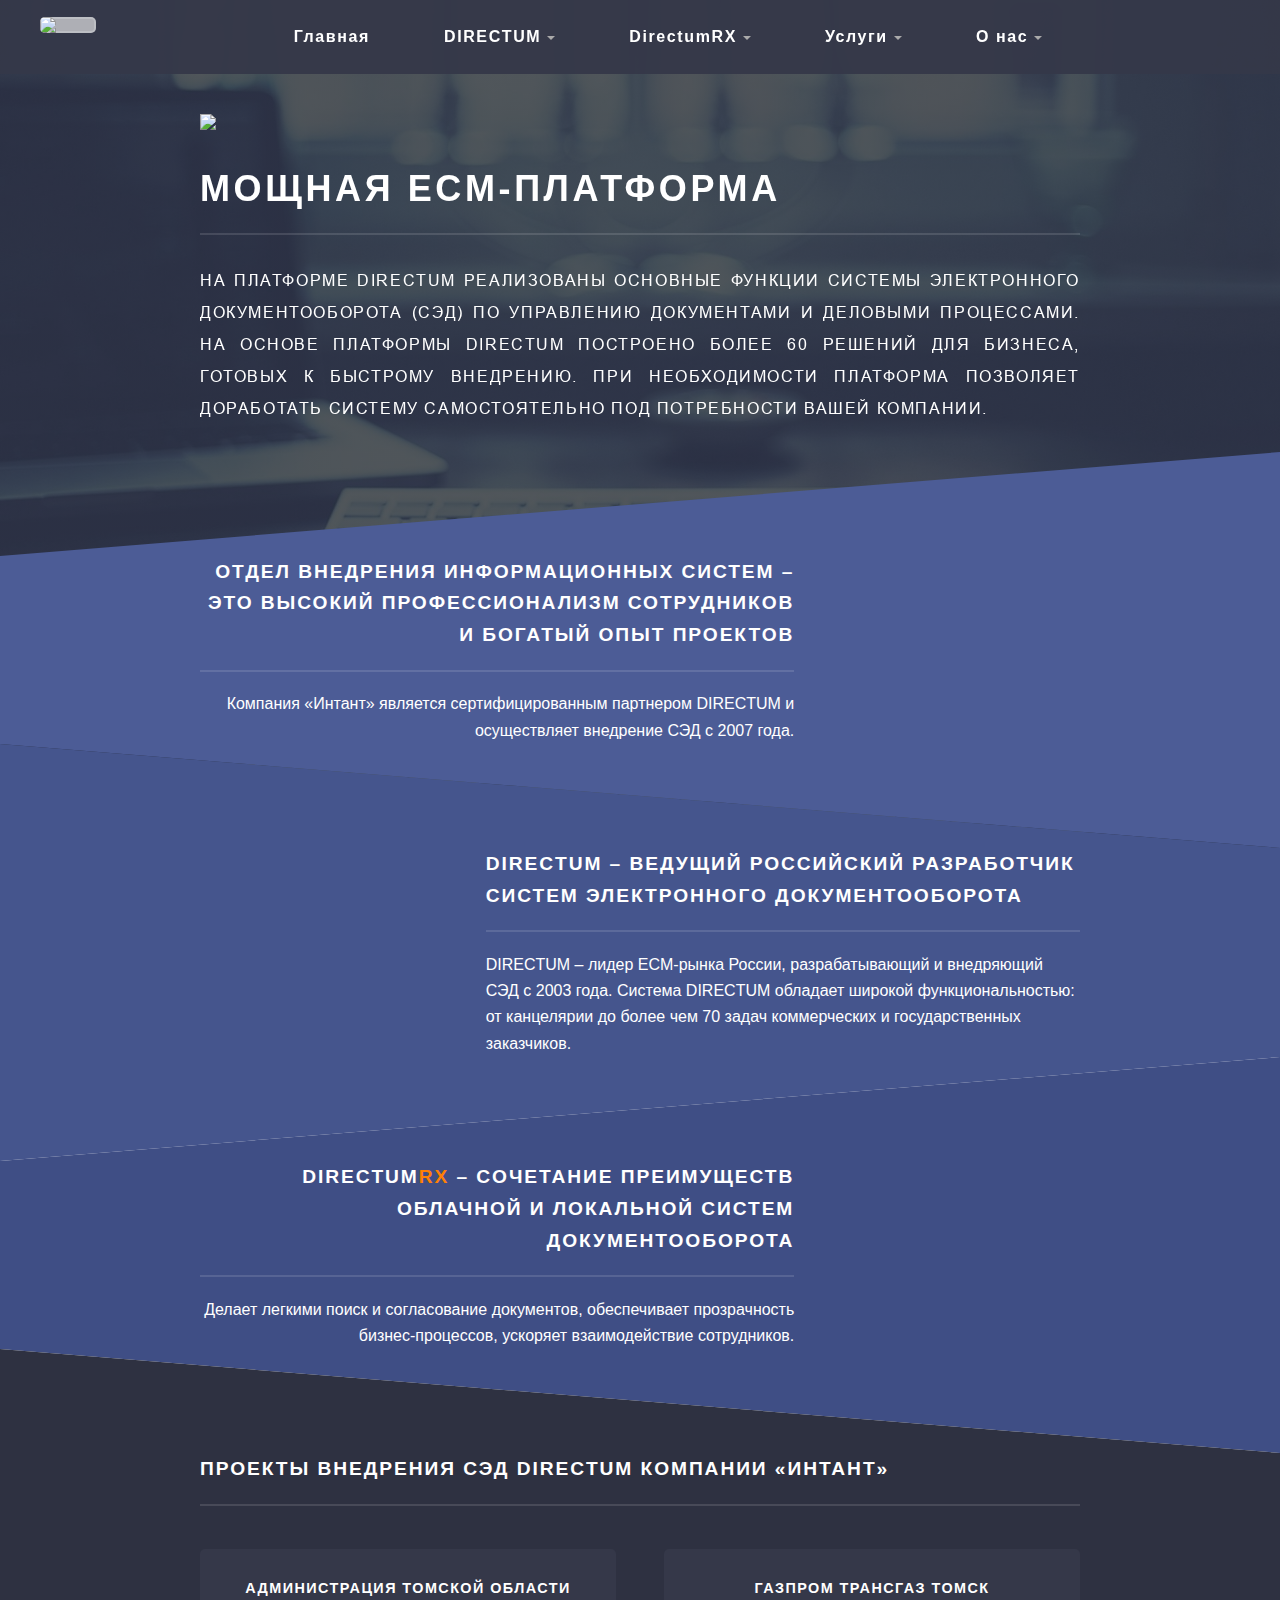
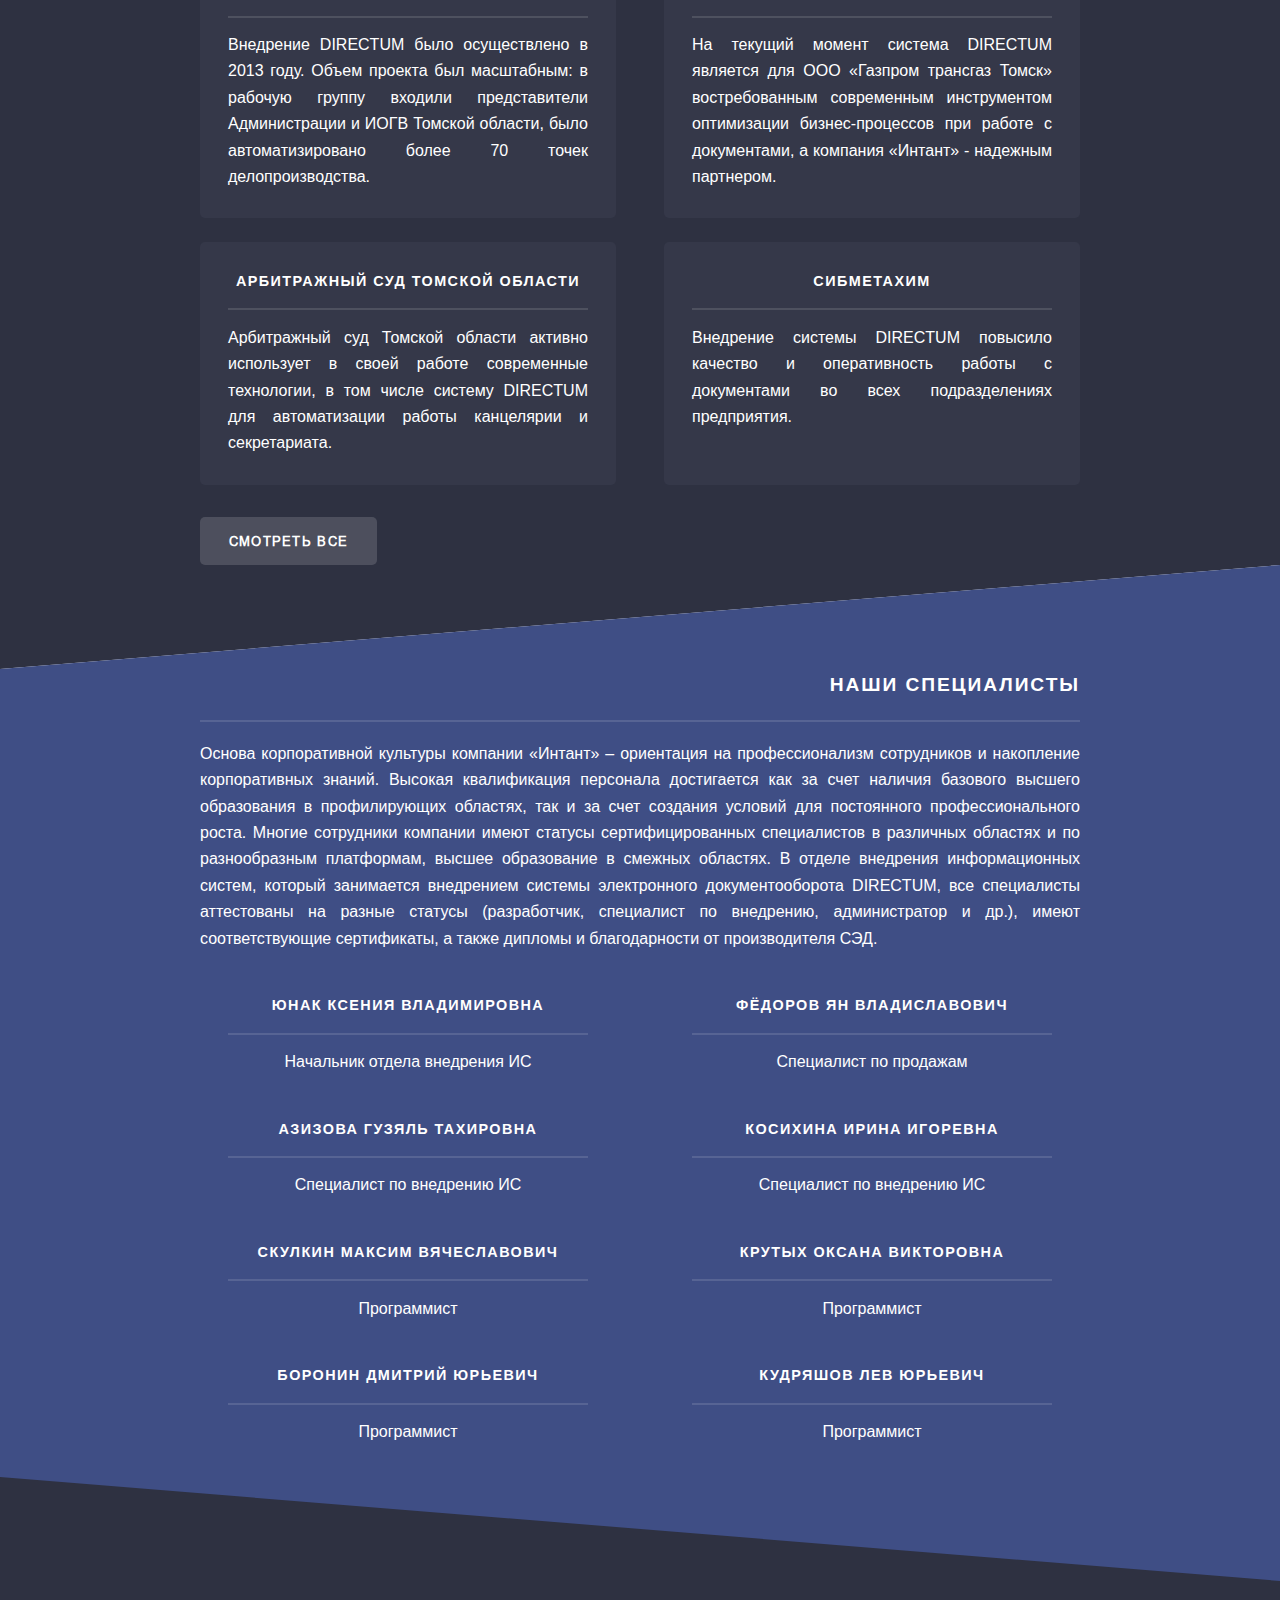
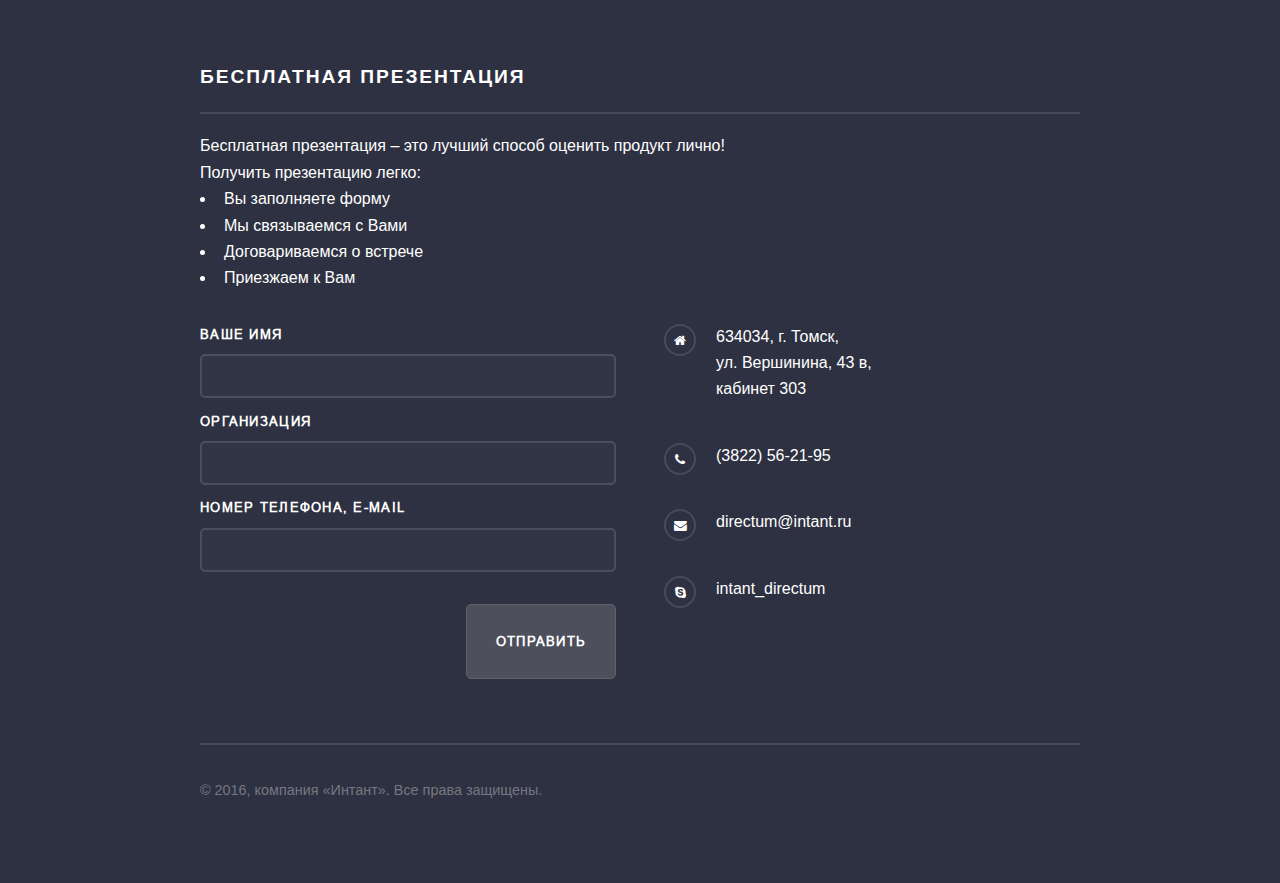
==== commit cbb199e2: "Correct path" ====
--- a/index.html
+++ b/index.html
@@ -6,7 +6,6 @@
 -->
 <html>
 <head>
-    <link rel="stylesheet" type="text/css" href="slick/slick-theme.css"/>
     <title>DIRECTUM | DirectumRX</title>
     <meta charset="utf-8"/>
     <meta name="viewport" content="width=device-width, initial-scale=1"/>
@@ -19,7 +18,14 @@
     <link rel="stylesheet" href="assets/css/ie8.css"/><![endif]-->
     <link rel="shortcut icon" href="images/dir_foricon.ico" type="image/x-icon"/>
 
-    <script src='https://www.google.com/recaptcha/api.js'></script>
+    <script type="text/javascript">
+        var onloadCallback = function() {
+            grecaptcha.render('google-recaptcha', {
+                'sitekey': '6Lc-mhkUAAAAAF2TY2ngCi6WE_GLaakjVNZX5jRq',
+                'theme': 'dark'
+            });
+        };
+    </script>
 </head>
 <body>
 
@@ -215,7 +221,6 @@
                             <h3 class="major my_center">Косихина Ирина Игоревна</h3>
                             <p class="my_center">Специалист по внедрению ИС</p>
                         </article>
-
                         <article class="my_staff_bottom">
                             <a><p class="my_center"><img class="staff" src="images/staff/smv1.jpg" onmouseover="this.src='images/staff/smv2.jpg'" onmouseout="this.src='images/staff/smv1.jpg'" alt=""/>
                             </p></a>
@@ -278,11 +283,11 @@
                 </div>
 
                 <div class="field">
-                    <div class="g-recaptcha" data-sitekey="6Lc-mhkUAAAAAF2TY2ngCi6WE_GLaakjVNZX5jRq"></div>
+                    <div id="google-recaptcha"></div>
                     <div class="text-danger" id="recaptchaError"></div>
                 </div>
 
-                <ul class="actions">
+                <ul class="actions action_send_all">
                     <li><input type="submit" id="send_all" value="Отправить"/></li>
                 </ul>
             </form>
@@ -305,6 +310,7 @@
 </div>
 
 <!-- Scripts -->
+<script src="https://www.google.com/recaptcha/api.js?onload=onloadCallback&render=explicit" async defer></script>
 <script src="assets/js/skel.min.js"></script>
 <script src="assets/js/jquery.min.js"></script>
 <script src="assets/js/jquery.scrollex.min.js"></script>
--- a/assets/css/main.css
+++ b/assets/css/main.css
@@ -2658,6 +2658,8 @@
 
 #send_all{
 	background-color: rgba(255, 255, 255, 0.15) !important;
+	height: 75px;
+	border: #626262 solid 1px;
 }
 /* Features */
 
@@ -4336,4 +4338,12 @@
     box-shadow: inset 0 0 0 2px rgba(255, 255, 255, 0.2);
 	position: relative;
 	top: -7px;
+}
+
+.action_send_all {
+	float: right;
+}
+
+#google-recaptcha {
+	float: left;
 }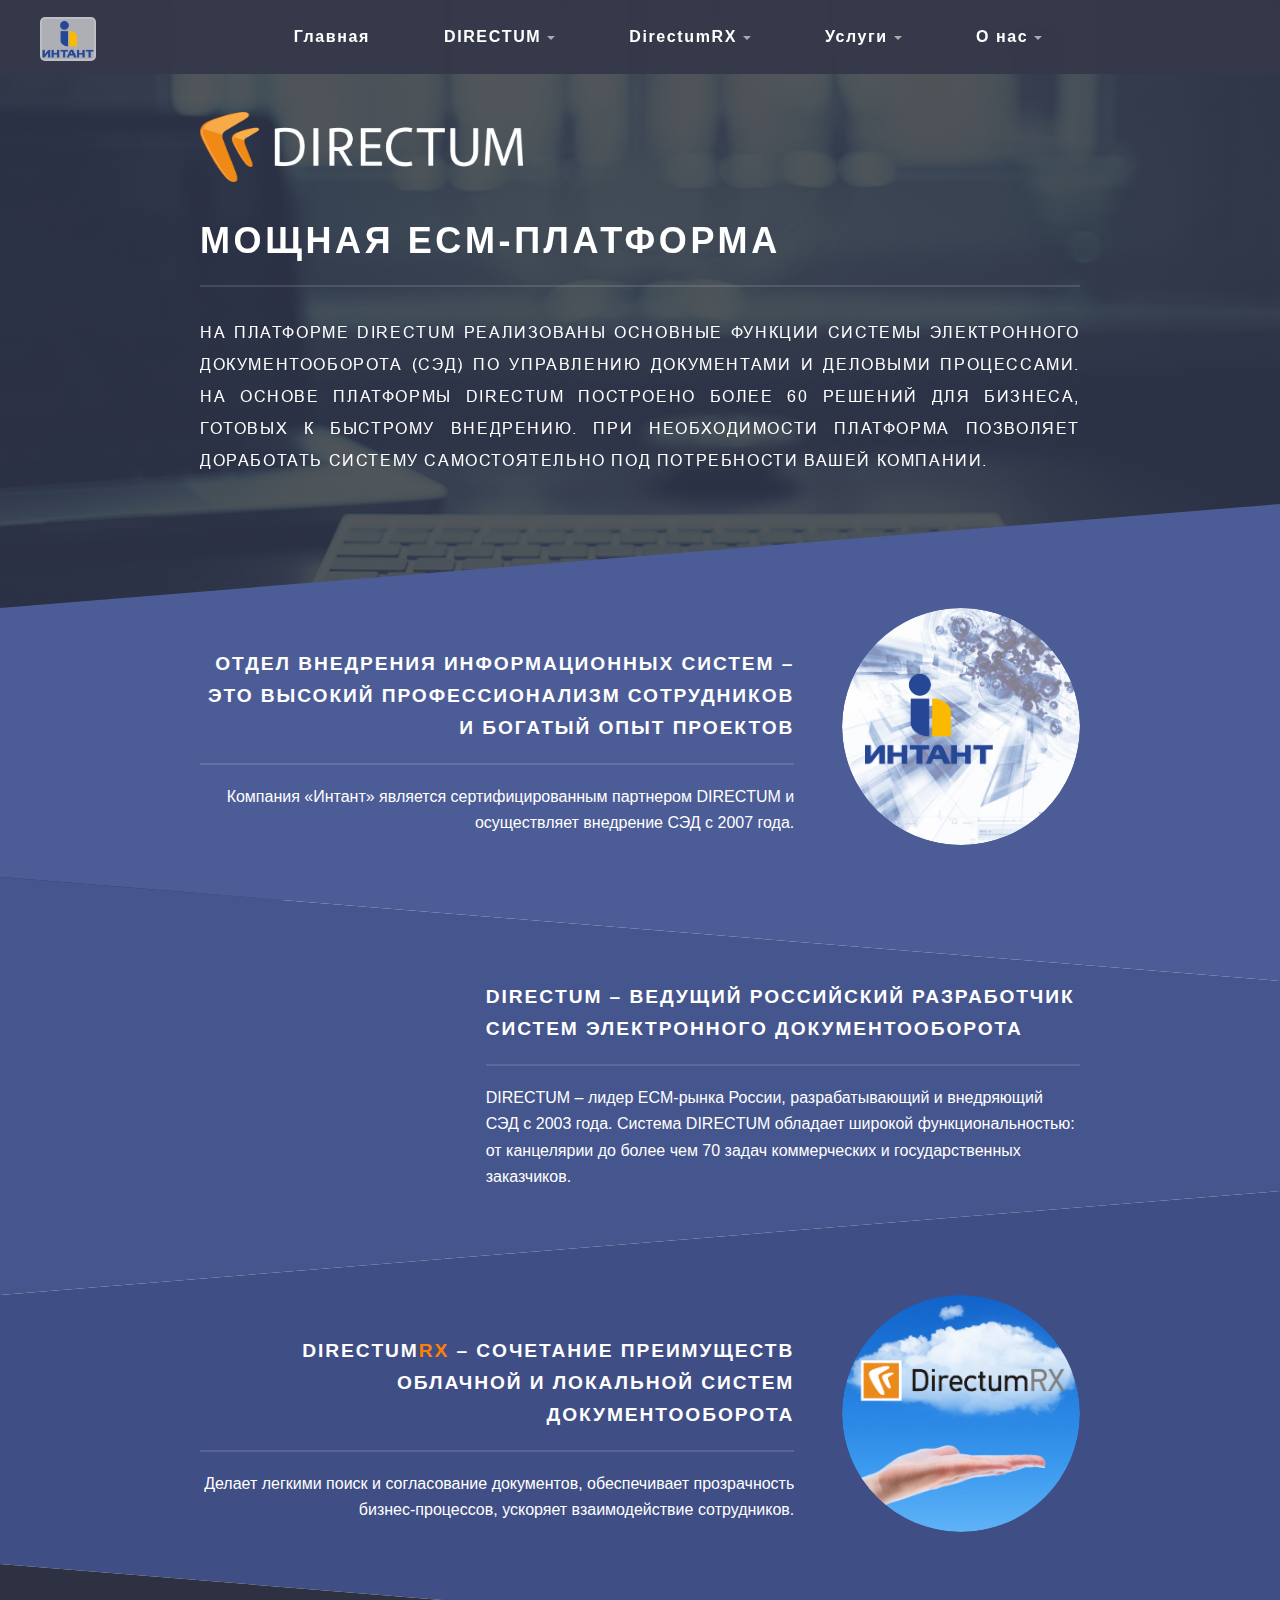
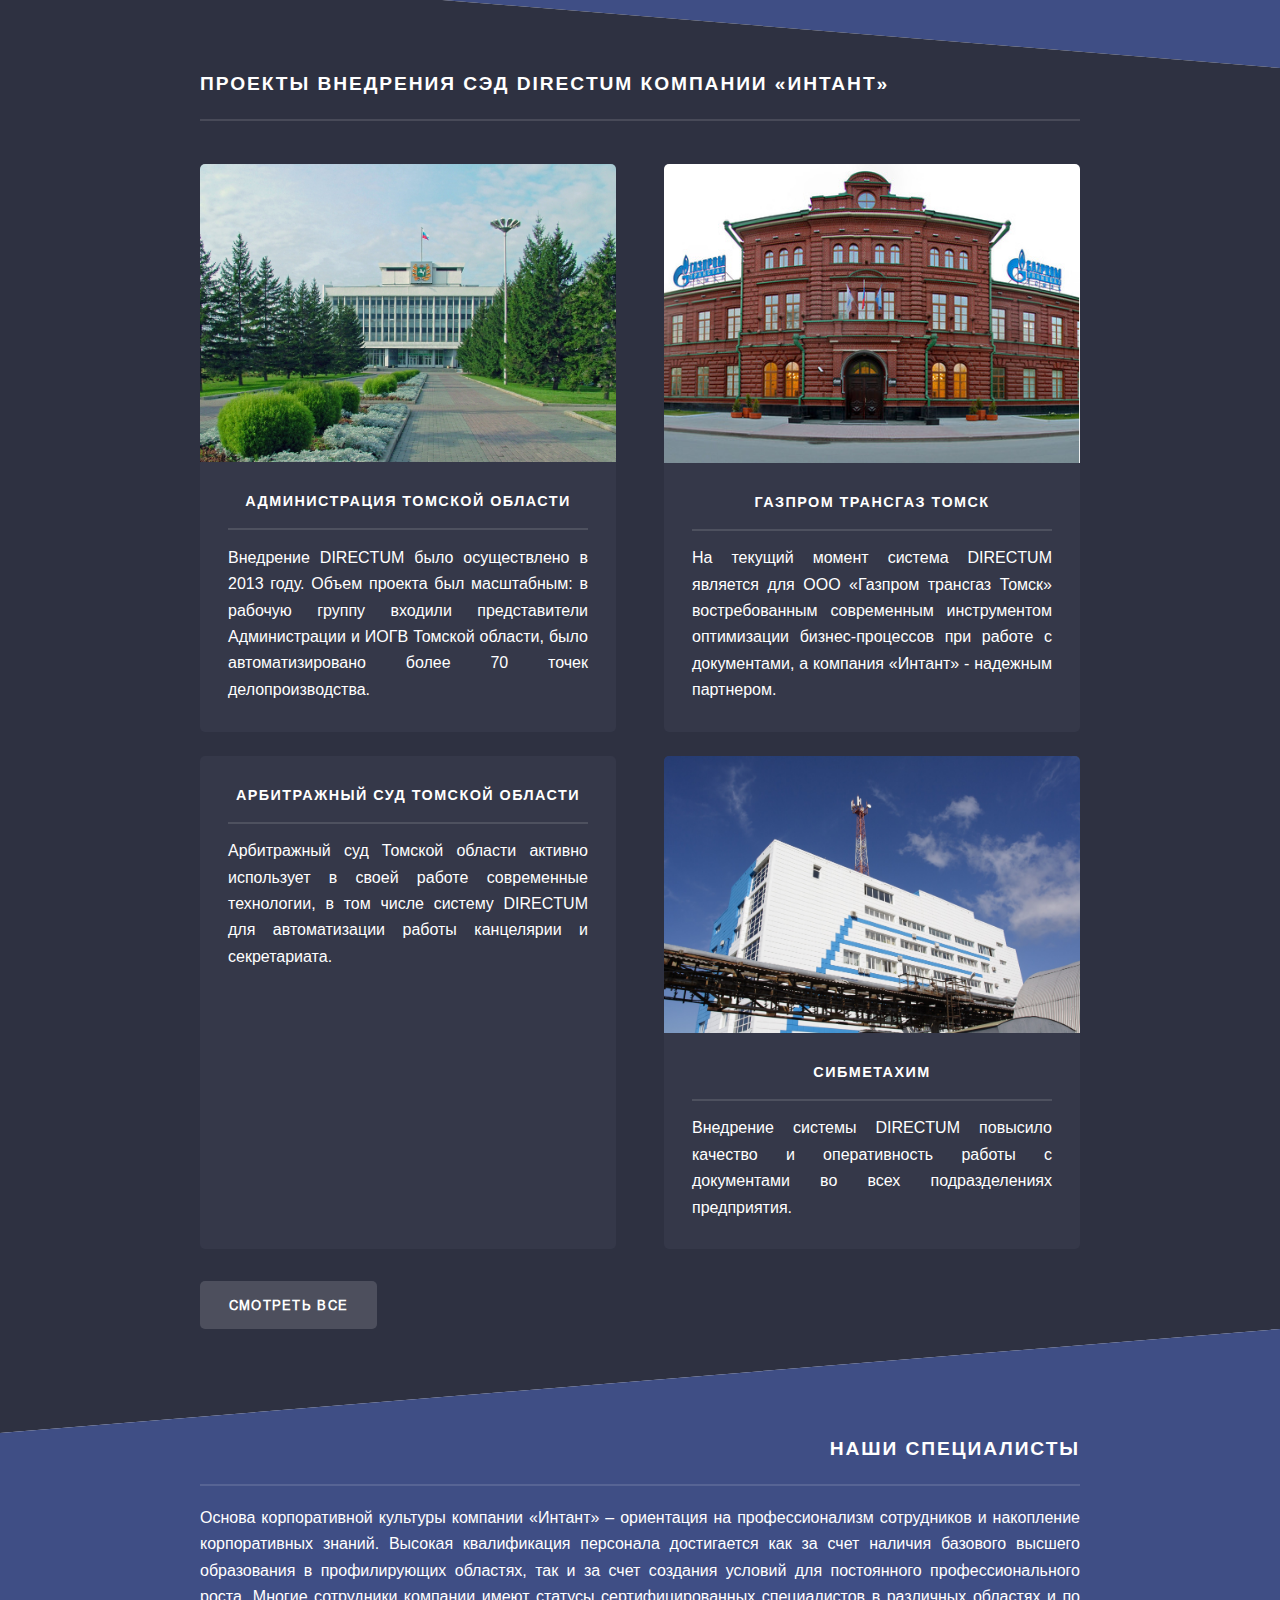
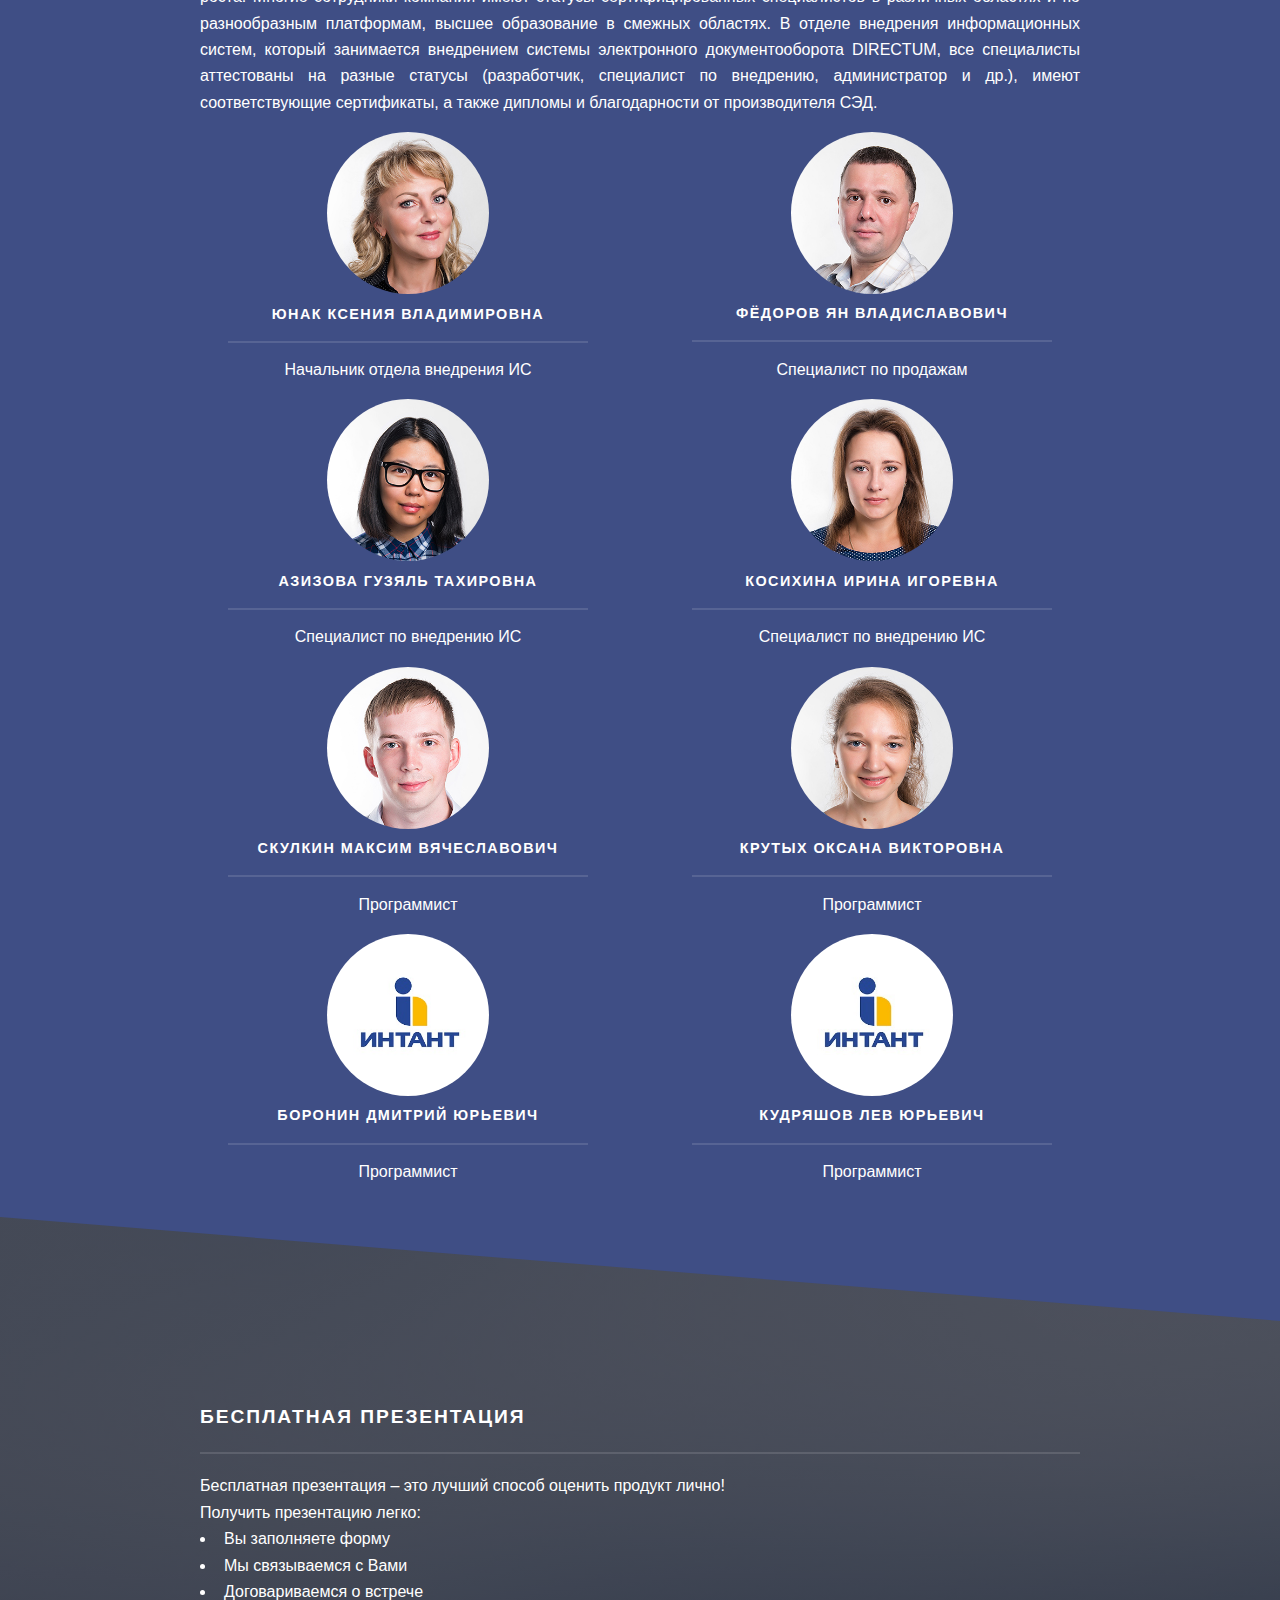
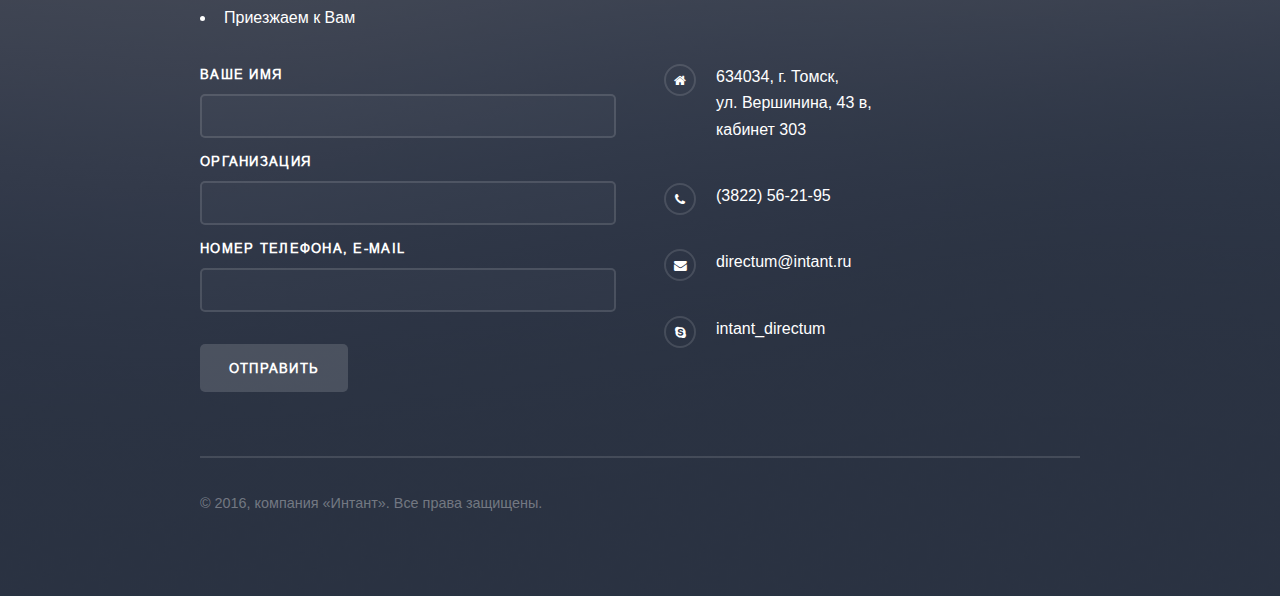
==== commit 0afdaeb1: "Works in Mozilla" ====
--- a/index.html
+++ b/index.html
@@ -21,7 +21,7 @@
     <script type="text/javascript">
         var onloadCallback = function() {
             grecaptcha.render('google-recaptcha', {
-                'sitekey': '6Lc-mhkUAAAAAF2TY2ngCi6WE_GLaakjVNZX5jRq',
+                'sitekey': '6LeIxAcTAAAAAJcZVRqyHh71UMIEGNQ_MXjiZKhI',
                 'theme': 'dark'
             });
         };
@@ -268,7 +268,7 @@
                 <li>Договариваемся о встрече</li>
                 <li>Приезжаем к Вам</li>
             </ul>
-            <form method="post" id="form">
+            <form id="form">
                 <div class="field">
                     <label for="name">Ваше имя</label>
                     <input type="text" name="name" id="name"/>
@@ -288,7 +288,7 @@
                 </div>
 
                 <ul class="actions action_send_all">
-                    <li><input type="submit" id="send_all" value="Отправить"/></li>
+                    <li><input type="button" id="send_all" value="Отправить"/></li>
                 </ul>
             </form>
             <ul class="contact">
@@ -311,14 +311,14 @@
 
 <!-- Scripts -->
 <script src="https://www.google.com/recaptcha/api.js?onload=onloadCallback&render=explicit" async defer></script>
-<script src="assets/js/skel.min.js"></script>
-<script src="assets/js/jquery.min.js"></script>
-<script src="assets/js/jquery.scrollex.min.js"></script>
-<script src="assets/js/util.js"></script>
+<script src="http://directummobile:88/assets/js/skel.min.js"></script>
+<script src="http://directummobile:88/assets/js/jquery.min.js"></script>
+<script src="http://directummobile:88/assets/js/jquery.scrollex.min.js"></script>
+<script src="http://directummobile:88/assets/js/util.js"></script>
 
 <!--[if lte IE 8]>
 <script src="assets/js/ie/respond.min.js"></script>
 <!--[endif]-->
-<script src="assets/js/main.js"></script>
+<script src="http://directummobile:88/assets/js/main.js"></script>
 </body>
 </html>--- a/assets/css/main.css
+++ b/assets/css/main.css
@@ -2658,8 +2658,8 @@
 
 #send_all{
 	background-color: rgba(255, 255, 255, 0.15) !important;
-	height: 75px;
-	border: #626262 solid 1px;
+	/*height: 75px;
+	border: #626262 solid 1px;*/
 }
 /* Features */
 
@@ -4339,11 +4339,17 @@
 	position: relative;
 	top: -7px;
 }
-
+/*
 .action_send_all {
 	float: right;
 }
 
 #google-recaptcha {
 	float: left;
-}+}
+
+@media screen and (max-width: 1680px) {
+	.action_send_all {
+		float: left;
+	}
+}*/